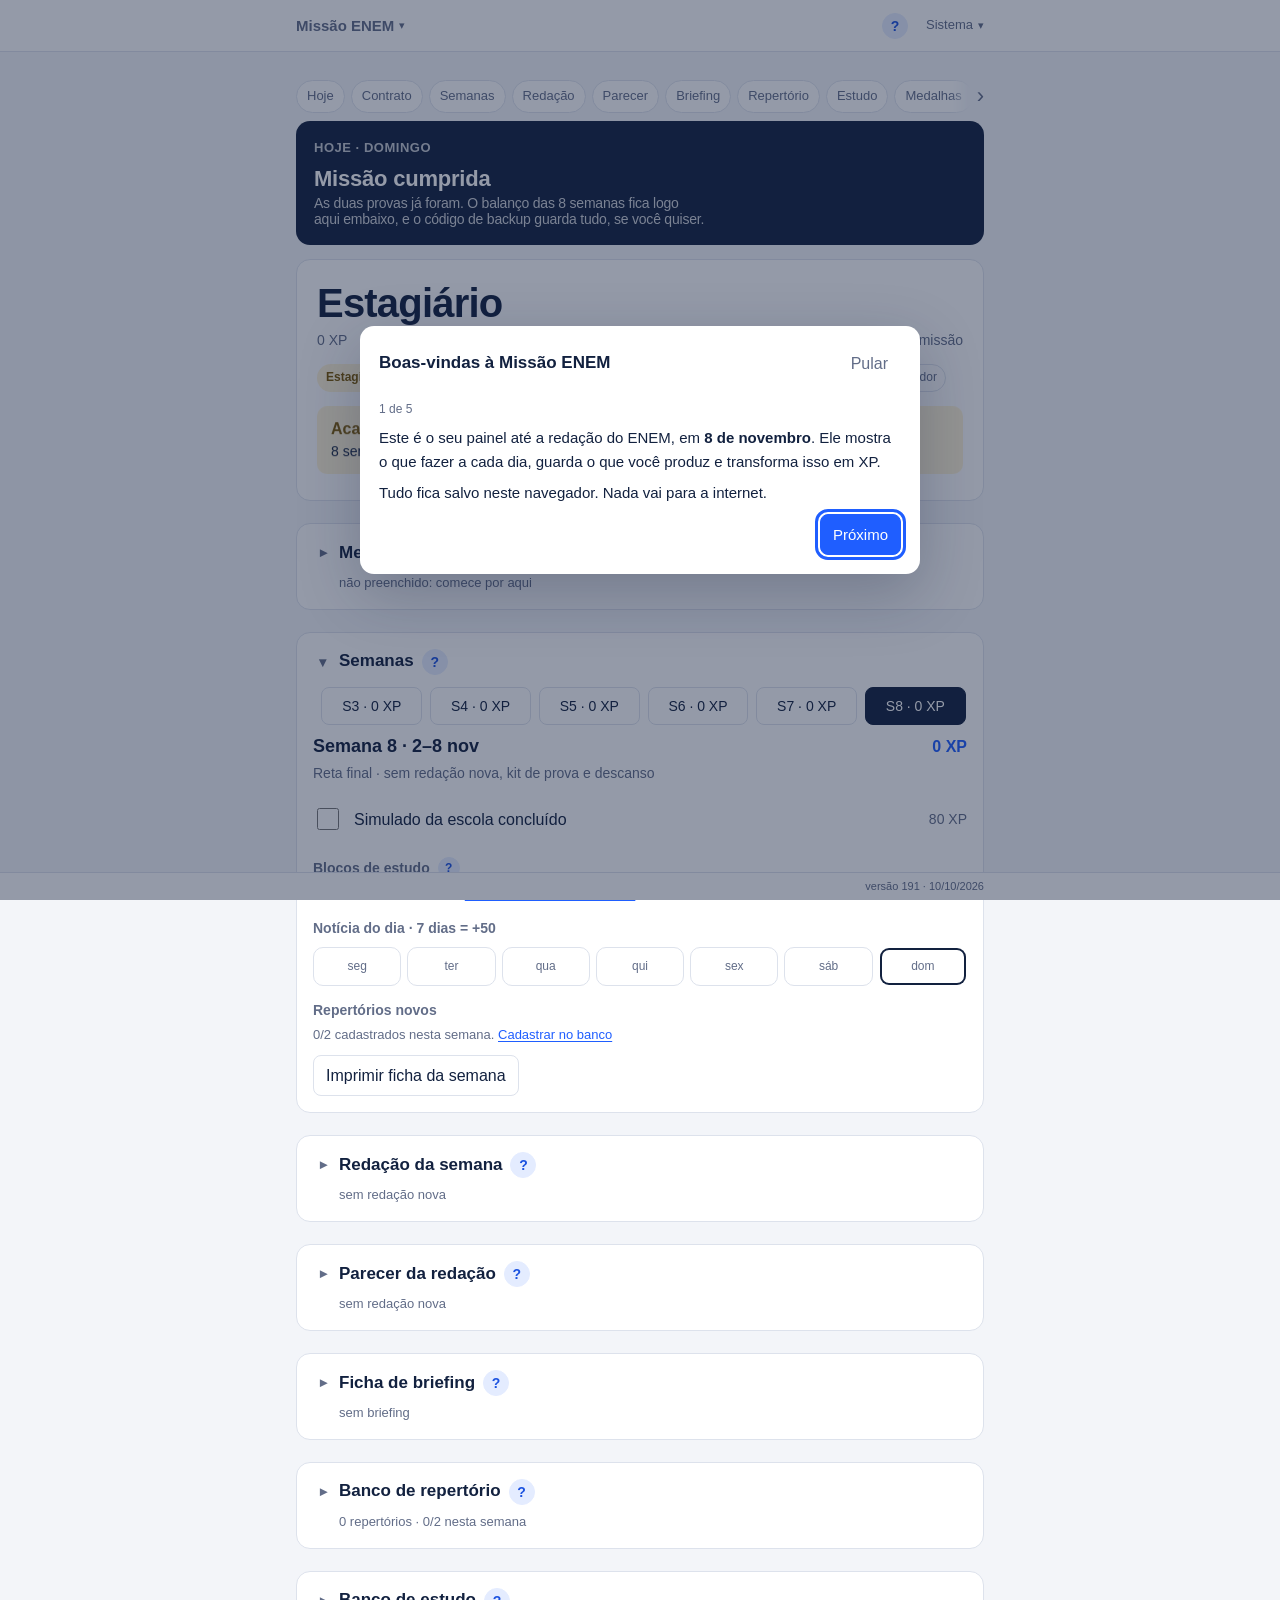
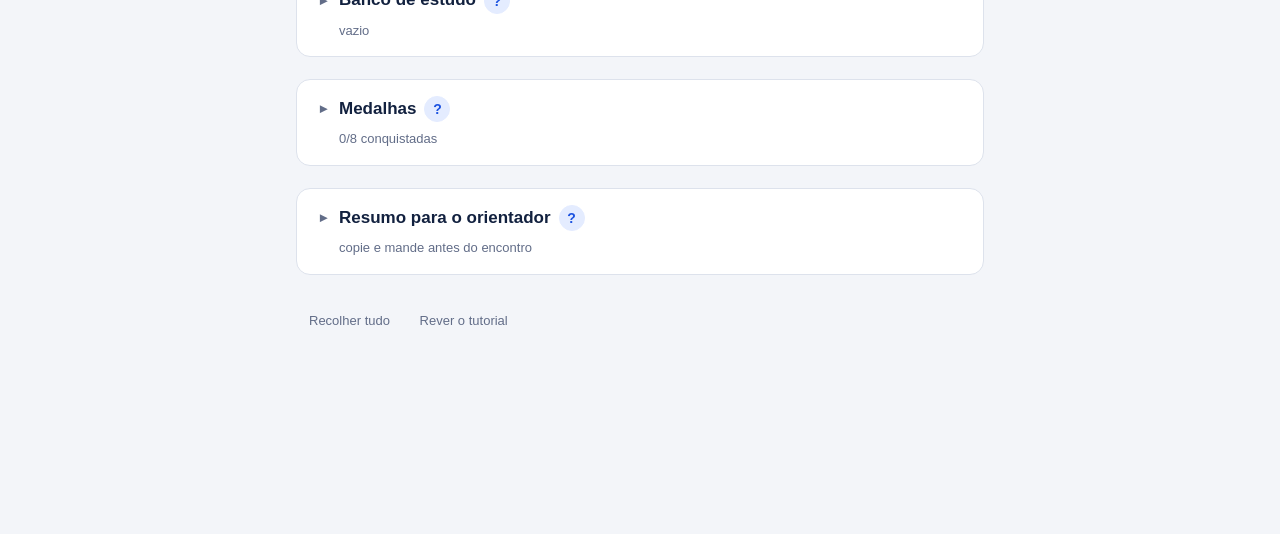
==== index.html @ 63aadc9c "versão hospedada 191" ====
<!doctype html>
<html lang="pt-BR"><head><meta charset="utf-8"><meta name="viewport" content="width=device-width,initial-scale=1">
<title>Missão ENEM</title><meta http-equiv="refresh" content="0; url=./aluno/">
<style>body{font:16px "Avenir Next","Segoe UI",Helvetica,Arial,sans-serif;margin:24px 16px;background:#F3F5F9;color:#12213F}</style>
</head><body><p><a href="./aluno/">Missão ENEM</a> · <a href="./orientador/">Painel do orientador</a></p></body></html>
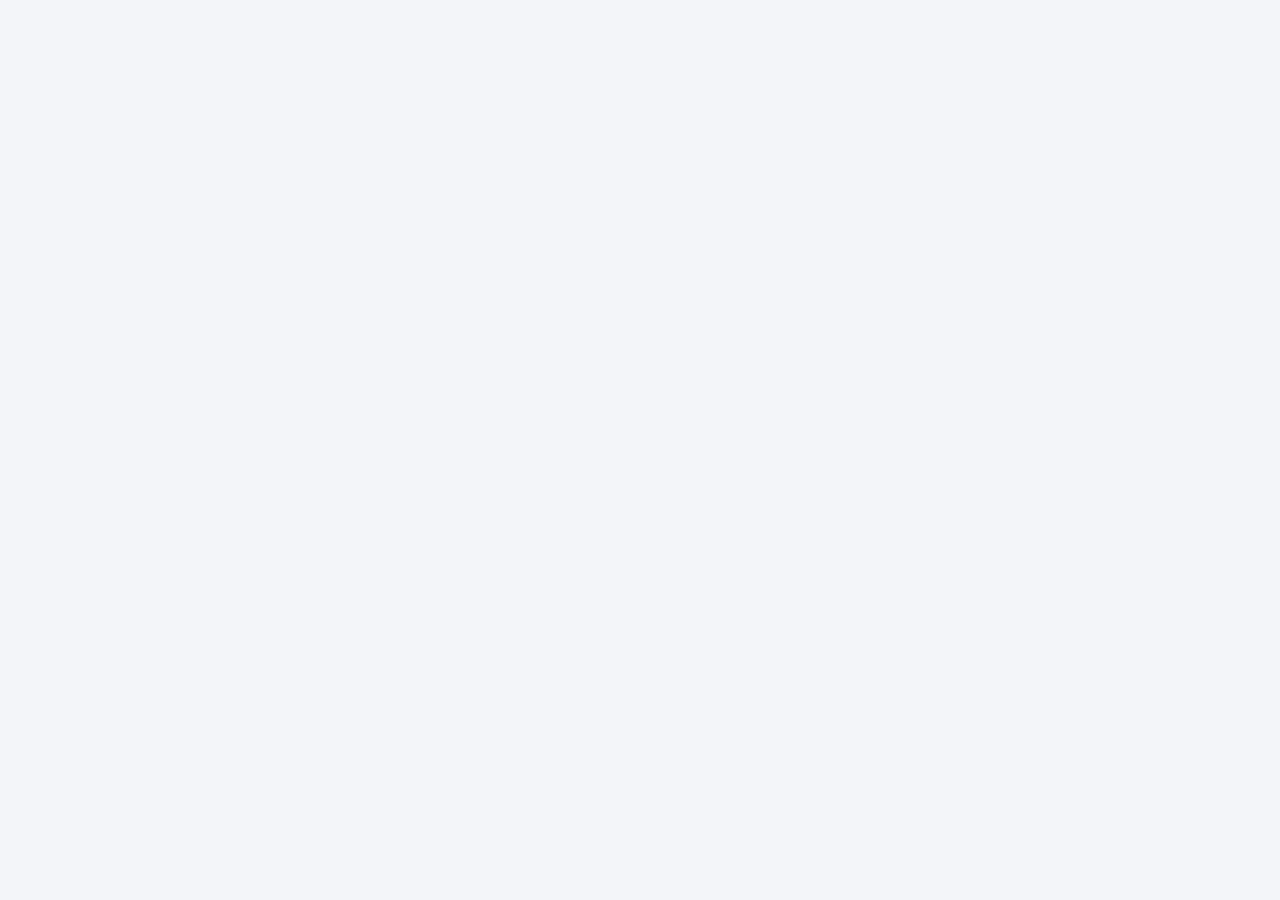
==== commit edf393dc: "site enem 634 · 17/11/2026" ====
--- a/index.html
+++ b/index.html
@@ -1,5 +1,62 @@
 <!doctype html>
-<html lang="pt-BR"><head><meta charset="utf-8"><meta name="viewport" content="width=device-width,initial-scale=1">
-<title>Missão ENEM</title><meta http-equiv="refresh" content="0; url=./aluno/">
-<style>body{font:16px "Avenir Next","Segoe UI",Helvetica,Arial,sans-serif;margin:24px 16px;background:#F3F5F9;color:#12213F}</style>
-</head><body><p><a href="./aluno/">Missão ENEM</a> · <a href="./orientador/">Painel do orientador</a></p></body></html>
+<html lang="pt-BR" data-beasties-container>
+<head>
+  <meta charset="utf-8">
+  <title>Missão ENEM</title>
+  <meta name="viewport" content="width=device-width,initial-scale=1,viewport-fit=cover">
+  <!-- A RAIZ dos endereços. Sem ela o `<script src="main.js">` é relativo à página, e um endereço
+       profundo (`/aluno/contrato`) pede `/aluno/main.js` — que não existe, e aí a aplicação não sobe.
+       Era um defeito que só aparecia na rota de dentro: a raiz abria, e o resto dava tela branca.
+       `/` é a raiz do produto; o canal hospedado, que serve cada papel numa pasta, a troca no build
+       dele (ADR-011, task_09). -->
+  <base href="/missao-enem-releases/">
+  <meta name="color-scheme" content="light dark">
+  <!-- O carimbo de versão, numa linha só da árvore entregue. Quem o lê é a barra de baixo
+       (projects/shell/src/lib/stamp.ts, que explica por que ele mora aqui e não num JSON
+       importado); quem o escreve é `node tools/build.ts stamp`, depois do `ng build`. -->
+  <meta name="carimbo" content="versão 634 · 17/11/2026">
+  <!-- O tema, antes da primeira pintura: qualquer coisa mais tarde pisca claro e só depois
+       escurece. Mora numa chave própria do aparelho, fora do estado e fora do código de backup.
+       A chave mantém o NOME de 2026 (`missao-enem-tema`) porque é dado no aparelho do Arthur
+       (BR-20); os identificadores em volta é que são em inglês (ADR-015 §6). A outra metade é o
+       `ThemeService` de `projects/shell`, e a regra `tema` do portão cobra que as duas falem a
+       mesma língua: os dois atributos no `<html>` e esta chave.
+
+       **No APLICATIVO a preferência vem da ponte, e não do `localStorage`** (ADR-010 §Risks): o
+       esquema `app://` troca a ORIGEM do renderizador, e armazenamento de navegador é por origem —
+       o que estava gravado sob `file://` não atravessa a mudança, e uma troca futura de esquema o
+       órfãozaria de novo. Então no aplicativo as três preferências moram no `config.json`, lidas
+       por `desktop.prefs`, que é SÍNCRONO justamente por causa desta linha: aqui não há onde
+       esperar uma promessa. O preload roda antes de todo script da página, então `window.desktop`
+       já existe neste ponto; no navegador ele não existe e a queda é a de sempre. É a mesma
+       pergunta que `provideStorage()` faz para escolher o adaptador — uma resposta, dois leitores. -->
+  <script>
+    (function () {
+      var K = "missao-enem-tema", r = document.documentElement;
+      if (!(window.CSS && CSS.supports && CSS.supports("color", "light-dark(#fff,#000)"))) return;
+      var mq = window.matchMedia("(prefers-color-scheme: dark)");
+      var prefs = (window.desktop && window.desktop.prefs) || null;
+      function read() {
+        try {
+          var v = prefs ? prefs.get(K) : localStorage.getItem(K);
+          return (v === "claro" || v === "escuro") ? v : "sistema";
+        }
+        catch (e) { return "sistema"; }
+      }
+      function apply(choice) {
+        r.dataset.choice = choice;
+        r.dataset.theme = choice === "sistema" ? (mq.matches ? "escuro" : "claro") : choice;
+      }
+      apply(read());
+      function follow() { apply(read()); window.dispatchEvent(new Event("tema")); }
+      mq.addEventListener("change", follow);
+      window.addEventListener("storage", function (e) { if (e.key === K) follow(); });
+    })();
+  </script>
+<style>@layer properties;@layer theme,base,components,utilities;@layer theme{:root{--font-sans:"Avenir Next", "Segoe UI", Helvetica, Arial, sans-serif;--color-white:#fff;--spacing:.25rem;--container-md:28rem;--container-lg:32rem;--container-4xl:56rem;--container-7xl:80rem;--text-xs:.75rem;--text-xs--line-height:calc(1 / .75);--text-sm:.875rem;--text-sm--line-height:calc(1.25 / .875);--text-base:1rem;--text-base--line-height:1.5 ;--text-lg:1.125rem;--text-lg--line-height:calc(1.75 / 1.125);--text-xl:1.25rem;--text-xl--line-height:calc(1.75 / 1.25);--text-2xl:1.5rem;--text-2xl--line-height:calc(2 / 1.5);--text-3xl:1.875rem;--text-3xl--line-height:1.2 ;--text-4xl:2.25rem;--text-4xl--line-height:calc(2.5 / 2.25);--text-5xl:3rem;--text-5xl--line-height:1;--text-6xl:3.75rem;--text-6xl--line-height:1;--font-weight-normal:400;--font-weight-medium:500;--font-weight-semibold:600;--font-weight-bold:700;--tracking-tighter:-.05em;--radius-md:.375rem;--radius-lg:.5rem;--radius-xl:.75rem;--ease-out:cubic-bezier(0, 0, .2, 1);--ease-in-out:cubic-bezier(.4, 0, .2, 1);--default-transition-duration:.15s;--default-transition-timing-function:cubic-bezier(.4, 0, .2, 1);--color-bg:var(--bg);--color-surface:var(--surface);--color-ink:var(--ink);--color-muted:var(--muted);--color-line:var(--line);--color-field-line:var(--field-line);--color-blue:var(--blue);--color-blue-ink:var(--blue-ink);--color-blue-soft:var(--blue-soft);--color-gold:var(--gold);--color-gold-soft:var(--gold-soft);--color-gold-ink:var(--gold-ink);--color-green:var(--green);--color-green-soft:var(--green-soft);--color-red:var(--red);--color-red-soft:var(--red-soft);--color-today:var(--today);--font-hand:Handlee, cursive;--spacing-shell:var(--shell);--spacing-footer:var(--footer);--width-wide:var(--wide)}}@layer base{:root{color-scheme:only light;--bg:#F3F5F9;--surface:#FFFFFF;--ink:#12213F;--muted:#626D88;--line:#DDE2EC;--field-line:#8790A6;--blue:#1F5EFF;--blue-ink:#1B52E0;--blue-soft:#E4ECFF;--gold:#D69B0A;--gold-soft:#FFF4D6;--gold-ink:#7A5600;--green:#167A4C;--green-soft:#E1F5EA;--red:#B3261E;--red-soft:#FBE7E5;--bg:light-dark(#F3F5F9,#0E1626);--surface:light-dark(#FFFFFF,#172032);--ink:light-dark(#12213F,#E9EDF6);--muted:light-dark(#626D88,#9AA7C2);--line:light-dark(#DDE2EC,#2C3750);--field-line:light-dark(#8790A6,#7987A8);--blue:light-dark(#1F5EFF,#6D97FF);--blue-ink:light-dark(#1B52E0,#A9C4FF);--blue-soft:light-dark(#E4ECFF,#1C2A4B);--gold:light-dark(#D69B0A,#D9A62A);--gold-soft:light-dark(#FFF4D6,#3A2D0B);--gold-ink:light-dark(#7A5600,#EFC35E);--green:light-dark(#167A4C,#4FC894);--green-soft:light-dark(#E1F5EA,#10301F);--red:light-dark(#B3261E,#FF8C82);--red-soft:light-dark(#FBE7E5,#3B1A17);--shadow:light-dark(rgba(18,33,63,.25),rgba(5,9,18,.6));--scrim:light-dark(rgba(18,33,63,.45),rgba(5,9,18,.72));--today:light-dark(#12213F,#1B3A86);--today-ink:#FFFFFF;--today-line:light-dark(rgba(255,255,255,.45),rgba(255,255,255,.55));--tl:light-dark(.7,.85);--dim:light-dark(.55,.66);--shell:52px;--footer:28px;--mono:ui-monospace,"Cascadia Mono","Segoe UI Mono",Consolas,"DejaVu Sans Mono",Menlo,monospace;--wide:720px;--body:16px;--field:16px;--primary:var(--blue)}@media(max-height:480px){:root{--shell:44px;--footer:24px}}*{box-sizing:border-box}html,body{margin:0;background:var(--bg);color:var(--ink);font-family:Avenir Next,Segoe UI,Helvetica,Arial,sans-serif;font-size:var(--body);line-height:1.45}html{scroll-behavior:smooth}@media(prefers-reduced-motion:reduce){html{scroll-behavior:auto}}@media(prefers-reduced-motion:no-preference){}body{padding-top:calc(var(--shell) + env(safe-area-inset-top));padding-bottom:calc(var(--footer) + env(safe-area-inset-bottom))}html{scroll-padding:calc(var(--shell) + env(safe-area-inset-top)) 0 calc(var(--footer) + env(safe-area-inset-bottom))}}@layer utilities{}@layer base{}@media print{:root{color-scheme:only light}body{padding-top:0;padding-bottom:0}}@property --tw-rotate-x{syntax:"*";inherits:false;}@property --tw-rotate-y{syntax:"*";inherits:false;}@property --tw-rotate-z{syntax:"*";inherits:false;}@property --tw-skew-x{syntax:"*";inherits:false;}@property --tw-skew-y{syntax:"*";inherits:false;}@property --tw-border-style{syntax:"*";inherits:false;initial-value:solid;}@property --tw-font-weight{syntax:"*";inherits:false;}@property --tw-tracking{syntax:"*";inherits:false;}@property --tw-ordinal{syntax:"*";inherits:false;}@property --tw-slashed-zero{syntax:"*";inherits:false;}@property --tw-numeric-figure{syntax:"*";inherits:false;}@property --tw-numeric-spacing{syntax:"*";inherits:false;}@property --tw-numeric-fraction{syntax:"*";inherits:false;}@property --tw-shadow{syntax:"*";inherits:false;initial-value:0 0 #0000;}@property --tw-shadow-color{syntax:"*";inherits:false;}@property --tw-shadow-alpha{syntax:"<percentage>";inherits:false;initial-value:100%;}@property --tw-inset-shadow{syntax:"*";inherits:false;initial-value:0 0 #0000;}@property --tw-inset-shadow-color{syntax:"*";inherits:false;}@property --tw-inset-shadow-alpha{syntax:"<percentage>";inherits:false;initial-value:100%;}@property --tw-ring-color{syntax:"*";inherits:false;}@property --tw-ring-shadow{syntax:"*";inherits:false;initial-value:0 0 #0000;}@property --tw-inset-ring-color{syntax:"*";inherits:false;}@property --tw-inset-ring-shadow{syntax:"*";inherits:false;initial-value:0 0 #0000;}@property --tw-ring-inset{syntax:"*";inherits:false;}@property --tw-ring-offset-width{syntax:"<length>";inherits:false;initial-value:0px;}@property --tw-ring-offset-color{syntax:"*";inherits:false;initial-value:#fff;}@property --tw-ring-offset-shadow{syntax:"*";inherits:false;initial-value:0 0 #0000;}@property --tw-outline-style{syntax:"*";inherits:false;initial-value:solid;}@property --tw-blur{syntax:"*";inherits:false;}@property --tw-brightness{syntax:"*";inherits:false;}@property --tw-contrast{syntax:"*";inherits:false;}@property --tw-grayscale{syntax:"*";inherits:false;}@property --tw-hue-rotate{syntax:"*";inherits:false;}@property --tw-invert{syntax:"*";inherits:false;}@property --tw-opacity{syntax:"*";inherits:false;}@property --tw-saturate{syntax:"*";inherits:false;}@property --tw-sepia{syntax:"*";inherits:false;}@property --tw-drop-shadow{syntax:"*";inherits:false;}@property --tw-drop-shadow-color{syntax:"*";inherits:false;}@property --tw-drop-shadow-alpha{syntax:"<percentage>";inherits:false;initial-value:100%;}@property --tw-drop-shadow-size{syntax:"*";inherits:false;}@property --tw-backdrop-blur{syntax:"*";inherits:false;}@property --tw-backdrop-brightness{syntax:"*";inherits:false;}@property --tw-backdrop-contrast{syntax:"*";inherits:false;}@property --tw-backdrop-grayscale{syntax:"*";inherits:false;}@property --tw-backdrop-hue-rotate{syntax:"*";inherits:false;}@property --tw-backdrop-invert{syntax:"*";inherits:false;}@property --tw-backdrop-opacity{syntax:"*";inherits:false;}@property --tw-backdrop-saturate{syntax:"*";inherits:false;}@property --tw-backdrop-sepia{syntax:"*";inherits:false;}@property --tw-ease{syntax:"*";inherits:false;}@layer properties{@supports ((-webkit-hyphens: none) and (not (margin-trim: inline))) or ((-moz-orient: inline) and (not (color:rgb(from red r g b)))){*,:before,:after{--tw-rotate-x:initial;--tw-rotate-y:initial;--tw-rotate-z:initial;--tw-skew-x:initial;--tw-skew-y:initial;--tw-border-style:solid;--tw-font-weight:initial;--tw-tracking:initial;--tw-ordinal:initial;--tw-slashed-zero:initial;--tw-numeric-figure:initial;--tw-numeric-spacing:initial;--tw-numeric-fraction:initial;--tw-shadow:0 0 #0000;--tw-shadow-color:initial;--tw-shadow-alpha:100%;--tw-inset-shadow:0 0 #0000;--tw-inset-shadow-color:initial;--tw-inset-shadow-alpha:100%;--tw-ring-color:initial;--tw-ring-shadow:0 0 #0000;--tw-inset-ring-color:initial;--tw-inset-ring-shadow:0 0 #0000;--tw-ring-inset:initial;--tw-ring-offset-width:0px;--tw-ring-offset-color:#fff;--tw-ring-offset-shadow:0 0 #0000;--tw-outline-style:solid;--tw-blur:initial;--tw-brightness:initial;--tw-contrast:initial;--tw-grayscale:initial;--tw-hue-rotate:initial;--tw-invert:initial;--tw-opacity:initial;--tw-saturate:initial;--tw-sepia:initial;--tw-drop-shadow:initial;--tw-drop-shadow-color:initial;--tw-drop-shadow-alpha:100%;--tw-drop-shadow-size:initial;--tw-backdrop-blur:initial;--tw-backdrop-brightness:initial;--tw-backdrop-contrast:initial;--tw-backdrop-grayscale:initial;--tw-backdrop-hue-rotate:initial;--tw-backdrop-invert:initial;--tw-backdrop-opacity:initial;--tw-backdrop-saturate:initial;--tw-backdrop-sepia:initial;--tw-ease:initial}}}</style><link rel="stylesheet" href="styles.css" media="print" data-beasties-media="all"><noscript><link rel="stylesheet" href="styles.css"></noscript>  <link rel="manifest" href="aluno.webmanifest">
+  <script src="online.js" data-role></script>
+</head>
+<body>
+  <app-root></app-root>
+<script src="main.js" type="module"></script><script>document.querySelectorAll('link[data-beasties-media]').forEach(function(l){l.media=l.getAttribute('data-beasties-media');l.removeAttribute('data-beasties-media')})</script></body>
+</html>
--- a/styles.css
+++ b/styles.css
@@ -0,0 +1 @@
+@layer properties;@layer theme,base,components,utilities;@layer theme{:root,:host{--font-sans: "Avenir Next", "Segoe UI", Helvetica, Arial, sans-serif;--color-white: #fff;--spacing: .25rem;--container-md: 28rem;--container-lg: 32rem;--container-4xl: 56rem;--container-7xl: 80rem;--text-xs: .75rem;--text-xs--line-height: calc(1 / .75);--text-sm: .875rem;--text-sm--line-height: calc(1.25 / .875);--text-base: 1rem;--text-base--line-height: 1.5 ;--text-lg: 1.125rem;--text-lg--line-height: calc(1.75 / 1.125);--text-xl: 1.25rem;--text-xl--line-height: calc(1.75 / 1.25);--text-2xl: 1.5rem;--text-2xl--line-height: calc(2 / 1.5);--text-3xl: 1.875rem;--text-3xl--line-height: 1.2 ;--text-4xl: 2.25rem;--text-4xl--line-height: calc(2.5 / 2.25);--text-5xl: 3rem;--text-5xl--line-height: 1;--text-6xl: 3.75rem;--text-6xl--line-height: 1;--font-weight-normal: 400;--font-weight-medium: 500;--font-weight-semibold: 600;--font-weight-bold: 700;--tracking-tighter: -.05em;--radius-md: .375rem;--radius-lg: .5rem;--radius-xl: .75rem;--ease-out: cubic-bezier(0, 0, .2, 1);--ease-in-out: cubic-bezier(.4, 0, .2, 1);--default-transition-duration: .15s;--default-transition-timing-function: cubic-bezier(.4, 0, .2, 1);--color-bg: var(--bg);--color-surface: var(--surface);--color-ink: var(--ink);--color-muted: var(--muted);--color-line: var(--line);--color-field-line: var(--field-line);--color-blue: var(--blue);--color-blue-ink: var(--blue-ink);--color-blue-soft: var(--blue-soft);--color-gold: var(--gold);--color-gold-soft: var(--gold-soft);--color-gold-ink: var(--gold-ink);--color-green: var(--green);--color-green-soft: var(--green-soft);--color-red: var(--red);--color-red-soft: var(--red-soft);--color-today: var(--today);--font-hand: Handlee, cursive;--spacing-shell: var(--shell);--spacing-footer: var(--footer);--width-wide: var(--wide)}}@layer base{:root{color-scheme:only light;--bg: #F3F5F9;--surface: #FFFFFF;--ink: #12213F;--muted: #626D88;--line: #DDE2EC;--field-line: #8790A6;--blue: #1F5EFF;--blue-ink: #1B52E0;--blue-soft: #E4ECFF;--gold: #D69B0A;--gold-soft: #FFF4D6;--gold-ink: #7A5600;--green: #167A4C;--green-soft: #E1F5EA;--red: #B3261E;--red-soft: #FBE7E5;--bg: light-dark(#F3F5F9,#0E1626);--surface: light-dark(#FFFFFF,#172032);--ink: light-dark(#12213F,#E9EDF6);--muted: light-dark(#626D88,#9AA7C2);--line: light-dark(#DDE2EC,#2C3750);--field-line: light-dark(#8790A6,#7987A8);--blue: light-dark(#1F5EFF,#6D97FF);--blue-ink: light-dark(#1B52E0,#A9C4FF);--blue-soft: light-dark(#E4ECFF,#1C2A4B);--gold: light-dark(#D69B0A,#D9A62A);--gold-soft: light-dark(#FFF4D6,#3A2D0B);--gold-ink: light-dark(#7A5600,#EFC35E);--green: light-dark(#167A4C,#4FC894);--green-soft: light-dark(#E1F5EA,#10301F);--red: light-dark(#B3261E,#FF8C82);--red-soft: light-dark(#FBE7E5,#3B1A17);--shadow: light-dark(rgba(18,33,63,.25),rgba(5,9,18,.6));--scrim: light-dark(rgba(18,33,63,.45),rgba(5,9,18,.72));--today: light-dark(#12213F,#1B3A86);--today-ink: #FFFFFF;--today-line: light-dark(rgba(255,255,255,.45),rgba(255,255,255,.55));--tl: light-dark(.7,.85);--dim: light-dark(.55,.66);--shell: 52px;--footer: 28px;--mono: ui-monospace,"Cascadia Mono","Segoe UI Mono",Consolas,"DejaVu Sans Mono",Menlo,monospace;--wide: 720px;--body: 16px;--field: 16px;--primary: var(--blue)}:root:has([data-area=orientador]){--wide: 1320px;--body: 15px;--field: 15px;--primary: var(--ink)}:root:has([data-area=papel]){--wide: 480px}:root:has([data-area=crianca]){--wide: 640px;--body: 17px;--field: 17px}@media(max-height:480px){:root{--shell: 44px;--footer: 24px}}:root[data-theme=escuro]{color-scheme:only dark}*{box-sizing:border-box}[hidden]{display:none!important}html,body{margin:0;background:var(--bg);color:var(--ink);font-family:Avenir Next,Segoe UI,Helvetica,Arial,sans-serif;font-size:var(--body);line-height:1.45}html{scroll-behavior:smooth}@media(prefers-reduced-motion:reduce){html{scroll-behavior:auto}}p{margin:0}a{color:var(--blue);text-underline-offset:2px}.muted{color:var(--muted);font-size:13px}.mt{margin-top:10px}.f{font-size:12px;color:var(--muted);display:flex;flex-direction:column;gap:4px}.actions{display:flex;gap:8px;flex-wrap:wrap;margin-top:10px}button{font:inherit;cursor:pointer;border-radius:8px;border:1px solid var(--line);background:var(--surface);color:var(--ink);padding:8px 12px}button.primary{background:var(--primary);color:var(--surface);border-color:var(--primary)}button.quiet{background:transparent;border-color:transparent;color:var(--muted)}button:disabled{opacity:.5;cursor:default}@media(pointer:coarse){button{min-height:44px;padding:10px 14px}}button:focus-visible,input:focus-visible,textarea:focus-visible,select:focus-visible,a:focus-visible,summary:focus-visible,h2:focus-visible,h3:focus-visible{outline:3px solid var(--blue);outline-offset:2px}input,textarea,select{font:inherit;font-size:var(--field);padding:8px;border:1px solid var(--field-line);border-radius:8px;width:100%;background:var(--surface);color:var(--ink);caret-color:var(--blue)}@media(pointer:coarse){input:not([type=checkbox]):not([type=radio]):not([type=hidden]),textarea,select{min-height:44px}}textarea{resize:vertical;scrollbar-width:thin;scrollbar-color:var(--field-line) transparent}textarea[data-grow]{resize:none}textarea.code{font-size:13px;min-height:120px;overflow-wrap:anywhere}::placeholder{color:var(--muted);opacity:1}::selection{background:var(--blue-soft);color:var(--ink)}.strip{position:relative}.strip:after{content:"\203a";position:absolute;right:0;top:0;bottom:0;width:26px;display:none;align-items:center;justify-content:flex-end;font-size:22px;line-height:1;color:var(--muted);pointer-events:none}.strip.more:after{display:flex}.strip.tabs:after{top:4px;bottom:8px}dialog{border:1px solid light-dark(transparent,var(--line));border-radius:14px;padding:0;max-width:560px;width:calc(100% - 32px);max-height:calc(100vh - 32px);overflow:auto;background:var(--surface);color:var(--ink);box-shadow:0 20px 60px var(--shadow)}@supports (height:1dvh){dialog{max-height:calc(100dvh - 32px)}}dialog::backdrop{background:var(--scrim)}dialog .dh{display:flex;justify-content:space-between;align-items:center;gap:10px;padding:16px 18px 8px}dialog .dh h2{margin:0;font-size:17px;overflow-wrap:anywhere}dialog .db{padding:0 18px 18px;font-size:14px;line-height:1.55}dialog .db p{margin:8px 0}dialog .db ul{margin:6px 0;padding-left:18px}dialog .db li{margin:4px 0}dialog .db code{background:var(--bg);padding:1px 6px;border-radius:6px;font-size:13px}.toast{position:fixed;left:0;right:0;bottom:calc(var(--footer) + 16px + env(safe-area-inset-bottom));width:max-content;max-width:calc(100vw - 32px);margin:0 auto;background:var(--ink);color:var(--surface);padding:10px 16px;border-radius:99px;font-size:14px;text-align:center;opacity:0;pointer-events:none;transition:opacity .2s;z-index:3;overflow-wrap:anywhere}.toast.show{opacity:1}.toast b{font-weight:700}@media(prefers-reduced-motion:reduce){.toast{transition:none}}.toast.act{pointer-events:auto}.toast button{margin-left:10px;padding:4px 10px;font-size:13px;font-weight:700;background:var(--surface);color:var(--ink);border-color:var(--surface);border-radius:99px}@media(pointer:coarse){.toast button{position:relative;padding:8px 12px}.toast button:after{content:"";position:absolute;inset:calc((100% - 44px)/2) 0;border-radius:99px}}.help{width:26px;height:26px;padding:0;border-radius:99px;font-size:14px;font-weight:700;color:var(--blue-ink);border-color:var(--blue-soft);background:var(--blue-soft);flex:0 0 auto;line-height:1}@media(hover:hover){.help:hover{background:var(--blue);color:var(--surface)}}@media(pointer:coarse){.help{position:relative}.help:after{content:"";position:absolute;inset:calc((100% - 44px)/2);border-radius:99px}}[data-area=crianca] .help,[data-area=responsavel] .help,[data-area=nota] .help{width:44px;height:44px;font-size:17px}.err{color:var(--red);font-size:13px;margin:8px 0 0}.alert{background:var(--red-soft);color:var(--red);border-radius:10px;padding:10px 12px;font-size:14px;line-height:1.4}.alert.info{background:var(--blue-soft);color:var(--blue-ink);border:1px solid var(--blue)}.update-banner{margin:0 0 12px}.update-banner p{margin:0}.update-banner p b{display:block;font-size:16px;margin-bottom:2px}.update-banner .actions{margin-top:8px;align-items:center}.update-banner button.quiet{color:var(--blue-ink)}.update-banner progress{display:block;width:100%;height:6px;margin-top:8px;border:0;border-radius:99px;background:var(--surface);appearance:none;-webkit-appearance:none}.update-banner progress::-webkit-progress-bar{background:transparent;border-radius:99px}.update-banner progress::-webkit-progress-value{background:var(--blue);border-radius:99px}.update-banner progress::-moz-progress-bar{background:var(--blue);border-radius:99px}.update-banner a{color:inherit;font-size:14px;text-underline-offset:2px}@media(prefers-reduced-motion:no-preference){.update-banner:not([hidden]){animation:update-banner-in .45s cubic-bezier(.16,1,.3,1) both}@keyframes update-banner-in{0%{opacity:0;transform:translateY(-6px)}to{opacity:1;transform:none}}}@media(forced-colors:active){.alert.info{outline:2px solid CanvasText}}.sheet-wrap{max-width:100%;overflow-x:auto;scrollbar-width:thin;scrollbar-color:var(--field-line) transparent}.sheet-wrap.more{-webkit-mask-image:linear-gradient(to right,#000 calc(100% - 32px),transparent);mask-image:linear-gradient(to right,#000 calc(100% - 32px),transparent)}.sheet-hint{display:none;margin:10px 0 4px;font-size:12px;color:var(--muted)}.sheet-hint+*{margin-top:10px}@media(pointer:coarse){.sheet-hint:not([hidden]){display:block}.sheet-hint:not([hidden])+*{margin-top:0}}.sheet{list-style:none;margin:0;padding:0;width:calc((var(--cols) + 4.5) * 1ch);min-width:100%;background:var(--surface);color:var(--ink);font-family:var(--mono);font-size:13px;line-height:24px}.sheet li{display:grid;grid-template-columns:3ch calc(var(--cols) * 1ch);column-gap:1.5ch;min-height:25px;border-bottom:1px solid var(--line);content-visibility:auto;contain-intrinsic-block-size:auto 25px}.sheet .sheet-n{color:var(--muted);text-align:right;font-variant-numeric:tabular-nums;-webkit-user-select:none;user-select:none}.sheet .sheet-t{min-width:0;white-space:pre;border-right:1px solid var(--field-line)}.sheet input.sheet-t{font:inherit;line-height:inherit;height:24px;padding:0;border:0;border-right:1px solid var(--field-line);border-radius:0;background:transparent;width:auto}.sheet .full .sheet-t{border-right-color:var(--ink)}.sheet .past .sheet-t{text-decoration:underline dotted var(--field-line);text-underline-offset:5px}.sheet .sheet-vh{position:absolute;width:1px;height:1px;margin:-1px;padding:0;overflow:hidden;clip-path:inset(50%);white-space:nowrap}.sheet .out{background:var(--bg);color:var(--muted)}.sheet li:not(.out)+.out:before{content:"fora da folha";grid-column:1 / -1;font-family:Avenir Next,Segoe UI,Helvetica,Arial,sans-serif;font-size:12px;color:var(--muted);border-top:2px dashed var(--field-line);padding-left:4.5ch}.vh{position:absolute;width:1px;height:1px;margin:-1px;padding:0;overflow:hidden;clip-path:inset(50%);white-space:nowrap}.stamp{margin:0;font-size:11px;color:var(--muted);font-variant-numeric:tabular-nums}.shell{position:fixed;top:0;left:0;right:0;z-index:5;background:var(--surface);border-bottom:1px solid var(--line);padding-top:env(safe-area-inset-top)}.shell .in{display:flex;align-items:center;gap:10px;height:calc(var(--shell) - 1px);max-width:var(--wide);margin:0 auto;padding:0 max(16px,env(safe-area-inset-right)) 0 max(16px,env(safe-area-inset-left))}.shell .screens{flex:1 1 auto;min-width:0}.shell .product{display:none}.shell h1{margin:0;font-size:15px;font-weight:600;color:var(--muted);white-space:nowrap;overflow:hidden;text-overflow:ellipsis}.shell .acts{display:flex;align-items:center;gap:10px;flex:0 0 auto}.menu{position:relative;min-width:0}.screens .menu{margin-left:-8px}.acts .menu{margin-right:-8px}.menu>summary{display:flex;align-items:center;gap:5px;min-width:0;padding:4px 8px;border-radius:8px;cursor:pointer;list-style:none}.menu>summary::-webkit-details-marker{display:none}.menu>summary>span{white-space:nowrap;overflow:hidden;text-overflow:ellipsis}.menu>summary:after{content:"\25be";font-size:11px;line-height:1;color:var(--muted);flex:0 0 auto;transition:transform .15s}.menu[open]>summary:after{transform:rotate(180deg)}@media(prefers-reduced-motion:reduce){.menu>summary:after{transition:none}}.menu>summary:focus-visible{outline:3px solid var(--blue);outline-offset:1px}@media(hover:hover){.menu>summary:hover{background:var(--bg)}}.theme>summary{font-size:13px;color:var(--muted)}.menu .pop{position:absolute;top:calc(100% + 7px);left:0;z-index:1;min-width:190px;max-height:calc(100vh - var(--shell) - 16px);overflow-y:auto;overscroll-behavior:contain;display:flex;flex-direction:column;gap:2px;padding:4px;background:var(--surface);border:1px solid var(--line);border-radius:12px;box-shadow:0 12px 32px var(--shadow)}@supports (height:1dvh){.menu .pop{max-height:calc(100dvh - var(--shell) - 16px)}}.acts .menu .pop{left:auto;right:0}.menu .pop>a,.menu .pop>span,.menu .pop>label,.menu .pop>button,.bottom-sheet .list>a,.bottom-sheet .list>span{display:block;padding:9px 10px;border-radius:8px;font-size:14px;color:var(--ink);text-decoration:none;white-space:nowrap;cursor:pointer}.menu .pop>button{width:100%;text-align:left;background:transparent;border:0;font:inherit}.menu .pop>[aria-current],.menu .pop>label:has(input:checked),.bottom-sheet .list>[aria-current]{background:var(--blue-soft);color:var(--blue-ink);font-weight:700}@media(hover:hover){.menu .pop>a:hover,.menu .pop>label:hover,.menu .pop>button:hover{background:var(--bg)}}.menu .pop>a:focus-visible,.menu .pop>button:focus-visible,.menu .pop>label:has(input:focus-visible),.bottom-sheet .list>a:focus-visible{outline:3px solid var(--blue);outline-offset:-1px}.menu .pop input{position:absolute;opacity:0;width:1px;height:1px}@media(pointer:coarse){.menu>summary{min-height:44px;padding:4px 8px}.menu .pop>a,.menu .pop>span,.menu .pop>label,.menu .pop>button,.bottom-sheet .list>a,.bottom-sheet .list>span{min-height:44px;display:flex;align-items:center;padding:0 10px}.menu .pop input{padding:0}}@media(forced-colors:active){.menu .pop input{position:static;opacity:1;width:16px;height:16px}.menu .pop>label{display:flex;align-items:center;gap:6px}.menu .pop>[aria-current],.menu .pop>label:has(input:checked),.bottom-sheet .list>[aria-current]{outline:2px solid CanvasText}}.bottom-sheet dialog{margin:auto auto 0;width:100%;border-bottom:0;border-radius:14px 14px 0 0}.bottom-sheet dialog[open]{display:flex;flex-direction:column;overflow:hidden}.bottom-sheet .dh{flex:0 0 auto}.bottom-sheet .db{min-height:0;overflow-y:auto;overscroll-behavior:contain;padding:0 8px max(8px,env(safe-area-inset-bottom))}.bottom-sheet .list{display:flex;flex-direction:column;gap:2px}.shell .theme{display:none}:root[data-choice] .shell .theme{display:block}.shell-footer{position:fixed;left:0;right:0;bottom:0;z-index:5;background:var(--surface);border-top:1px solid var(--line);padding-bottom:env(safe-area-inset-bottom)}.shell-footer .in{display:flex;align-items:center;justify-content:flex-end;gap:10px;height:calc(var(--footer) - 1px);max-width:var(--wide);margin:0 auto;padding:0 max(16px,env(safe-area-inset-right)) 0 max(16px,env(safe-area-inset-left))}body{padding-top:calc(var(--shell) + env(safe-area-inset-top));padding-bottom:calc(var(--footer) + env(safe-area-inset-bottom))}html{scroll-padding:calc(var(--shell) + env(safe-area-inset-top)) 0 calc(var(--footer) + env(safe-area-inset-bottom))}main[data-area]{max-width:var(--wide);margin:0 auto;padding:0 max(16px,env(safe-area-inset-right)) 0 max(16px,env(safe-area-inset-left))}}@layer utilities{.\@container{container-type:inline-size}.\!visible{visibility:visible!important}.collapse{visibility:collapse}.invisible{visibility:hidden}.visible{visibility:visible}.absolute{position:absolute}.fixed{position:fixed}.relative{position:relative}.static{position:static}.sticky{position:sticky}.isolate{isolation:isolate}.container{width:100%}@media(width>=40rem){.container{max-width:40rem}}@media(width>=48rem){.container{max-width:48rem}}@media(width>=64rem){.container{max-width:64rem}}@media(width>=80rem){.container{max-width:80rem}}@media(width>=96rem){.container{max-width:96rem}}.m-1{margin:var(--spacing)}.-mx-1{margin-inline:calc(var(--spacing) * -1)}.mx-auto{margin-inline:auto}.my-0\.5{margin-block:calc(var(--spacing) * .5)}.ms-3{margin-inline-start:calc(var(--spacing) * 3)}.ms-auto{margin-inline-start:auto}.mt-1{margin-top:var(--spacing)}.mt-2{margin-top:calc(var(--spacing) * 2)}.mt-6{margin-top:calc(var(--spacing) * 6)}.mb-4{margin-bottom:calc(var(--spacing) * 4)}.block{display:block}.contents{display:contents}.flex{display:flex}.grid{display:grid}.hidden{display:none}.inline{display:inline}.inline-block{display:inline-block}.inline-flex{display:inline-flex}.inline-grid{display:inline-grid}.list-item{display:list-item}.table{display:table}.size-1\.5{width:calc(var(--spacing) * 1.5);height:calc(var(--spacing) * 1.5)}.size-3{width:calc(var(--spacing) * 3);height:calc(var(--spacing) * 3)}.size-3\.5{width:calc(var(--spacing) * 3.5);height:calc(var(--spacing) * 3.5)}.size-4{width:calc(var(--spacing) * 4);height:calc(var(--spacing) * 4)}.size-6{width:calc(var(--spacing) * 6);height:calc(var(--spacing) * 6)}.size-8{width:calc(var(--spacing) * 8);height:calc(var(--spacing) * 8)}.h-8{height:calc(var(--spacing) * 8)}.min-h-full{min-height:100%}.w-\(--popover-anchor-width\){width:var(--popover-anchor-width)}.w-24{width:calc(var(--spacing) * 24)}.w-full{width:100%}.max-w-4xl{max-width:var(--container-4xl)}.max-w-7xl{max-width:var(--container-7xl)}.max-w-lg{max-width:var(--container-lg)}.max-w-md{max-width:var(--container-md)}.max-w-none{max-width:none}.min-w-\(--popover-anchor-width\){min-width:var(--popover-anchor-width)}.min-w-0{min-width:0px}.flex-auto{flex:auto}.flex-shrink,.shrink{flex-shrink:1}.shrink-0{flex-shrink:0}.grow{flex-grow:1}.border-collapse{border-collapse:collapse}.transform{transform:var(--tw-rotate-x,) var(--tw-rotate-y,) var(--tw-rotate-z,) var(--tw-skew-x,) var(--tw-skew-y,)}.resize{resize:both}.resize-none{resize:none}.flex-col{flex-direction:column}.flex-wrap{flex-wrap:wrap}.items-center{align-items:center}.justify-center{justify-content:center}.justify-start{justify-content:flex-start}.gap-x-1{column-gap:var(--spacing)}.gap-x-2{column-gap:calc(var(--spacing) * 2)}.gap-x-3{column-gap:calc(var(--spacing) * 3)}.gap-x-4{column-gap:calc(var(--spacing) * 4)}.gap-y-4{row-gap:calc(var(--spacing) * 4)}.gap-y-6{row-gap:calc(var(--spacing) * 6)}.gap-y-8{row-gap:calc(var(--spacing) * 8)}.gap-y-10{row-gap:calc(var(--spacing) * 10)}.gap-y-12{row-gap:calc(var(--spacing) * 12)}.truncate{overflow:hidden;text-overflow:ellipsis;white-space:nowrap}.rounded{border-radius:.25rem}.rounded-\[calc\(var\(--theme-border-radius\)\*2\/3\)\]{border-radius:calc(var(--theme-border-radius) * 2 / 3)}.rounded-full{border-radius:calc(infinity * 1px)}.rounded-lg{border-radius:var(--radius-lg)}.rounded-xl{border-radius:var(--radius-xl)}.border{border-style:var(--tw-border-style);border-width:1px}.border-s{border-inline-start-style:var(--tw-border-style);border-inline-start-width:1px}.border-e{border-inline-end-style:var(--tw-border-style);border-inline-end-width:1px}.border-t{border-top-style:var(--tw-border-style);border-top-width:1px}.border-b{border-bottom-style:var(--tw-border-style);border-bottom-width:1px}.border-line{border-color:var(--line)}.bg-transparent{background-color:transparent}.p-4{padding:calc(var(--spacing) * 4)}.p-6{padding:calc(var(--spacing) * 6)}.px-2{padding-inline:calc(var(--spacing) * 2)}.px-4{padding-inline:calc(var(--spacing) * 4)}.px-6{padding-inline:calc(var(--spacing) * 6)}.py-0\.5{padding-block:calc(var(--spacing) * .5)}.py-2{padding-block:calc(var(--spacing) * 2)}.py-3{padding-block:calc(var(--spacing) * 3)}.pt-2{padding-top:calc(var(--spacing) * 2)}.text-end{text-align:end}.text-start{text-align:start}.text-2xl{font-size:var(--text-2xl);line-height:var(--tw-leading, var(--text-2xl--line-height))}.text-3xl{font-size:var(--text-3xl);line-height:var(--tw-leading, var(--text-3xl--line-height))}.text-4xl{font-size:var(--text-4xl);line-height:var(--tw-leading, var(--text-4xl--line-height))}.text-5xl{font-size:var(--text-5xl);line-height:var(--tw-leading, var(--text-5xl--line-height))}.text-6xl{font-size:var(--text-6xl);line-height:var(--tw-leading, var(--text-6xl--line-height))}.text-base{font-size:var(--text-base);line-height:var(--tw-leading, var(--text-base--line-height))}.text-lg{font-size:var(--text-lg);line-height:var(--tw-leading, var(--text-lg--line-height))}.text-sm{font-size:var(--text-sm);line-height:var(--tw-leading, var(--text-sm--line-height))}.text-xl{font-size:var(--text-xl);line-height:var(--tw-leading, var(--text-xl--line-height))}.text-xs{font-size:var(--text-xs);line-height:var(--tw-leading, var(--text-xs--line-height))}.text-\[length\:var\(--corpo\)\]{font-size:var(--corpo)}.font-bold{--tw-font-weight: var(--font-weight-bold);font-weight:var(--font-weight-bold)}.font-medium{--tw-font-weight: var(--font-weight-medium);font-weight:var(--font-weight-medium)}.font-normal{--tw-font-weight: var(--font-weight-normal);font-weight:var(--font-weight-normal)}.font-semibold{--tw-font-weight: var(--font-weight-semibold);font-weight:var(--font-weight-semibold)}.tracking-tighter{--tw-tracking: var(--tracking-tighter);letter-spacing:var(--tracking-tighter)}.break-all{word-break:break-all}.whitespace-nowrap{white-space:nowrap}.tab-1{tab-size:1}.tab-3{tab-size:3}.tab-6{tab-size:6}.tab-7{tab-size:7}.tab-8{tab-size:8}.text-current{color:currentcolor}.text-ink{color:var(--ink)}.text-white{color:var(--color-white)}.capitalize{text-transform:capitalize}.lowercase{text-transform:lowercase}.uppercase{text-transform:uppercase}.italic{font-style:italic}.ordinal{--tw-ordinal: ordinal;font-variant-numeric:var(--tw-ordinal,) var(--tw-slashed-zero,) var(--tw-numeric-figure,) var(--tw-numeric-spacing,) var(--tw-numeric-fraction,)}.line-through{text-decoration-line:line-through}.underline{text-decoration-line:underline}.scheme-dark{color-scheme:dark}.scheme-light{color-scheme:light}.shadow,.shadow\/elevation{--tw-shadow: 0 1px 3px 0 var(--tw-shadow-color, rgb(0 0 0 / .1)), 0 1px 2px -1px var(--tw-shadow-color, rgb(0 0 0 / .1));box-shadow:var(--tw-inset-shadow),var(--tw-inset-ring-shadow),var(--tw-ring-offset-shadow),var(--tw-ring-shadow),var(--tw-shadow)}.ring{--tw-ring-shadow: var(--tw-ring-inset,) 0 0 0 calc(1px + var(--tw-ring-offset-width)) var(--tw-ring-color, currentcolor);box-shadow:var(--tw-inset-shadow),var(--tw-inset-ring-shadow),var(--tw-ring-offset-shadow),var(--tw-ring-shadow),var(--tw-shadow)}.outline{outline-style:var(--tw-outline-style);outline-width:1px}.blur{--tw-blur: blur(8px);filter:var(--tw-blur,) var(--tw-brightness,) var(--tw-contrast,) var(--tw-grayscale,) var(--tw-hue-rotate,) var(--tw-invert,) var(--tw-saturate,) var(--tw-sepia,) var(--tw-drop-shadow,)}.grayscale{--tw-grayscale: grayscale(100%);filter:var(--tw-blur,) var(--tw-brightness,) var(--tw-contrast,) var(--tw-grayscale,) var(--tw-hue-rotate,) var(--tw-invert,) var(--tw-saturate,) var(--tw-sepia,) var(--tw-drop-shadow,)}.invert{--tw-invert: invert(100%);filter:var(--tw-blur,) var(--tw-brightness,) var(--tw-contrast,) var(--tw-grayscale,) var(--tw-hue-rotate,) var(--tw-invert,) var(--tw-saturate,) var(--tw-sepia,) var(--tw-drop-shadow,)}.filter{filter:var(--tw-blur,) var(--tw-brightness,) var(--tw-contrast,) var(--tw-grayscale,) var(--tw-hue-rotate,) var(--tw-invert,) var(--tw-saturate,) var(--tw-sepia,) var(--tw-drop-shadow,)}.backdrop-filter{-webkit-backdrop-filter:var(--tw-backdrop-blur,) var(--tw-backdrop-brightness,) var(--tw-backdrop-contrast,) var(--tw-backdrop-grayscale,) var(--tw-backdrop-hue-rotate,) var(--tw-backdrop-invert,) var(--tw-backdrop-opacity,) var(--tw-backdrop-saturate,) var(--tw-backdrop-sepia,);backdrop-filter:var(--tw-backdrop-blur,) var(--tw-backdrop-brightness,) var(--tw-backdrop-contrast,) var(--tw-backdrop-grayscale,) var(--tw-backdrop-hue-rotate,) var(--tw-backdrop-invert,) var(--tw-backdrop-opacity,) var(--tw-backdrop-saturate,) var(--tw-backdrop-sepia,)}.transition{transition-property:color,background-color,border-color,outline-color,text-decoration-color,fill,stroke,--tw-gradient-from,--tw-gradient-via,--tw-gradient-to,opacity,box-shadow,transform,translate,scale,rotate,filter,-webkit-backdrop-filter,backdrop-filter,display,content-visibility,overlay,pointer-events;transition-timing-function:var(--tw-ease, var(--default-transition-timing-function));transition-duration:var(--tw-duration, var(--default-transition-duration))}.ease-in-out{--tw-ease: var(--ease-in-out);transition-timing-function:var(--ease-in-out)}.ease-out{--tw-ease: var(--ease-out);transition-timing-function:var(--ease-out)}.outline-none{--tw-outline-style: none;outline-style:none}.select-text{-webkit-user-select:text;user-select:text}.\[--popover-border-radius\:calc\(var\(--theme-border-radius\)\*1\.5\)\]{--popover-border-radius: calc(var(--theme-border-radius) * 1.5)}@media(width>=40rem){.sm\:mb-6{margin-bottom:calc(var(--spacing) * 6)}.sm\:gap-y-12{row-gap:calc(var(--spacing) * 12)}.sm\:gap-y-16{row-gap:calc(var(--spacing) * 16)}}@media(width>=64rem){.lg\:p-10{padding:calc(var(--spacing) * 10)}.lg\:pt-8{padding-top:calc(var(--spacing) * 8)}}.\[role\=button\]\:visible:is(role=button){visibility:visible}}@font-face{font-family:Handlee;src:url([data-uri]) format("truetype");font-display:block}.hand{--hand: "Handlee",var(--mono);--hand-ch: .4em}.hand .sheet{width:calc(4.5ch + var(--cols) * var(--hand-ch))}.hand .sheet li{grid-template-columns:3ch calc(var(--cols) * var(--hand-ch))}.hand .sheet .sheet-t{font-family:var(--hand)}[data-area=aluno]{padding-top:20px;padding-bottom:28px}[data-area=aluno] h3.hh{display:flex;align-items:center;gap:8px;margin:22px 0 0;font-size:14px;font-weight:700;color:var(--muted)}[data-area=aluno] h3.hh .help{width:22px;height:22px;font-size:12px}[data-area=aluno] h3{margin:16px 0 6px;font-size:14px;font-weight:700;color:var(--muted)}[data-area=aluno] h3.sep{margin-top:22px;padding-top:12px;border-top:1px solid var(--line)}[data-area=aluno] .cap{font-size:13px;color:var(--muted);margin-top:6px}[data-area=aluno] .grid2{display:grid;grid-template-columns:1fr 1fr;gap:8px}@media(max-width:480px){[data-area=aluno] .grid2{grid-template-columns:1fr}}[data-area=aluno] .linkish{background:none;border:0;padding:0;min-height:0;color:var(--blue);font-size:14px;text-decoration:underline;text-underline-offset:2px}@media(hover:hover){[data-area=aluno] .linkish:hover{color:var(--blue-ink)}}@media(pointer:coarse){[data-area=aluno] .linkish{padding:24px 0 0;margin:-24px 0 0}}[data-area=aluno] .rep{border-top:1px solid var(--line);padding:10px 0;display:flex;flex-wrap:wrap;gap:6px 10px;align-items:baseline;min-width:0}[data-area=aluno] .rep:first-child{border-top:0}[data-area=aluno] .rep>*{min-width:0}[data-area=aluno] .rep b{font-size:15px;min-width:0;overflow-wrap:break-word}[data-area=aluno] .rep p{font-size:14px;flex:1 1 100%;overflow-wrap:break-word}[data-area=aluno] .rep .frase{font-style:italic}[data-area=aluno] .rep .actions{flex:1 1 100%;margin:0}[data-area=aluno] .tag{font-size:11px;color:var(--muted);background:var(--bg);border-radius:99px;padding:2px 8px;max-width:100%;overflow-wrap:anywhere}[data-area=aluno] .rep.estudo{display:grid;grid-template-columns:minmax(0,1fr) auto;align-items:baseline;gap:6px 10px}[data-area=aluno] .rep.estudo>.rephead{display:flex;flex-wrap:wrap;gap:6px 10px;align-items:baseline;min-width:0}[data-area=aluno] .rep.estudo .titulo{flex:1 1 auto;min-width:0;font-size:15px;font-weight:700;overflow-wrap:break-word}[data-area=aluno] .rep.estudo>.actions{grid-column:2;margin:0}[data-area=aluno] .rep.estudo>p,[data-area=aluno] .rep.estudo>.nota{grid-column:1/-1}[data-area=aluno] .rep.estudo>.nota{font-size:14px;min-width:0}[data-area=aluno] .rep.estudo .onde{white-space:normal}@media(max-width:480px){[data-area=aluno] .rep.estudo{grid-template-columns:minmax(0,1fr)}[data-area=aluno] .rep.estudo>.actions{grid-column:1;order:1}}[data-area=aluno] .chip{display:inline-block;font-size:12px;padding:2px 10px;border-radius:99px;background:var(--bg);color:var(--muted);border:1px solid var(--line);white-space:nowrap}[data-area=aluno] .chip.ok{background:var(--green-soft);color:var(--green);border-color:transparent}[data-area=aluno] .chip.espera{background:var(--blue-soft);color:var(--blue-ink);border-color:transparent}[data-area=aluno] .chips{display:flex;gap:6px;overflow-x:auto;scrollbar-width:none;padding-right:26px}[data-area=aluno] .chips::-webkit-scrollbar{display:none}[data-area=aluno] .chips button{flex:0 0 auto;font-size:12px;padding:6px 12px;min-height:0;border-radius:99px;background:var(--surface);color:var(--muted);border:1px solid var(--line);white-space:nowrap}[data-area=aluno] .chips button[aria-pressed=true]{background:var(--green-soft);color:var(--green);border-color:transparent;font-weight:700}[data-area=aluno] .chips .cnt{font-variant-numeric:tabular-nums}@media(pointer:coarse){[data-area=aluno] .chips button{min-height:44px}}[data-area=aluno] .modo{display:flex;flex-wrap:wrap;gap:6px}[data-area=aluno] .modo label{position:relative;display:inline-flex;align-items:center;font-size:13px;padding:6px 14px;border-radius:99px;border:1px solid var(--line);background:var(--surface);color:var(--muted);cursor:pointer}[data-area=aluno] .modo input{position:absolute;opacity:0;width:1px;height:1px;margin:0;pointer-events:none}[data-area=aluno] .modo label:has(input:checked){background:var(--green-soft);color:var(--green);border-color:transparent;font-weight:700}[data-area=aluno] .modo label:has(input:focus-visible){outline:3px solid var(--blue);outline-offset:2px}[data-area=aluno] .modo.letra{margin:2px 0 10px}@media(pointer:coarse){[data-area=aluno] .modo label{min-height:44px}}@media(forced-colors:active){[data-area=aluno] .modo input{position:static;opacity:1;width:16px;height:16px}[data-area=aluno] .modo label{gap:6px}}[data-area=aluno] .lines{display:flex;gap:14px;flex-wrap:wrap;font-size:13px;color:var(--muted);margin-top:6px}[data-area=aluno] .lines b{color:var(--ink)}[data-area=aluno] .lines .warn{color:var(--gold-ink)}[data-area=aluno] .lines .red{color:var(--red)}[data-area=aluno] .nota p{margin:0;white-space:pre-line;overflow-wrap:anywhere}[data-area=aluno] .nota p+p,[data-area=aluno] .nota p+ul,[data-area=aluno] .nota p+ol,[data-area=aluno] .nota ul+p,[data-area=aluno] .nota ol+p,[data-area=aluno] .nota ul+ul,[data-area=aluno] .nota ul+ol,[data-area=aluno] .nota ol+ul,[data-area=aluno] .nota ol+ol{margin-top:4px}[data-area=aluno] .nota ul,[data-area=aluno] .nota ol{margin:4px 0;padding-left:1.2em}[data-area=aluno] .nota li{overflow-wrap:anywhere}[data-area=aluno] .nota li::marker{color:var(--muted)}[data-area=aluno] .nota b,[data-area=aluno] .nota i,[data-area=aluno] .nota s{color:inherit;font-size:inherit}[data-area=aluno] .nota i{font-style:italic}[data-area=aluno] .enun{margin-top:10px}[data-area=aluno] .enun>summary{font-weight:600;display:flex;align-items:baseline;gap:4px 8px;flex-wrap:wrap;min-width:0;cursor:pointer;list-style:none}[data-area=aluno] .enun>summary::-webkit-details-marker{display:none}[data-area=aluno] .enun>summary .sum{font-weight:400;font-size:13px;color:var(--muted);flex:none;margin:0;white-space:normal}[data-area=aluno] .enun .enunc{white-space:pre-line;margin:12px 0 0;overflow-wrap:anywhere}@media screen{[data-area=aluno] .enun .apoios{max-height:min(900px,52vh);overflow:auto;scrollbar-width:thin}}@media(pointer:coarse){[data-area=aluno] .enun>summary{min-height:44px}}@media print{[data-area=aluno] .enun .apoios{max-height:none;overflow:visible}[data-area=aluno] .enun>summary{display:none}}[data-area=aluno] .humor p{font-size:14px}[data-area=aluno] .humor p+p{margin-top:2px}[data-area=aluno] .foot{color:var(--muted);font-size:13px;margin-top:28px}@media(pointer:coarse){[data-area=aluno] .foot button{padding:12px 14px}}@media print{[data-area=aluno]{max-width:none;padding:0;font-size:12px}[data-area=aluno] .strip,[data-area=aluno] .actions,[data-area=aluno] button,[data-area=aluno] .noprint,[data-area=aluno] dialog{display:none!important}[data-area=aluno] input,[data-area=aluno] textarea,[data-area=aluno] select{border:0;border-bottom:1px solid var(--muted);border-radius:0;padding:2px 0;background:var(--surface)}}[data-area=aluno] .parecer{display:grid;gap:12px}[data-area=aluno] .parecer:empty{display:none}[data-area=aluno] .parecer .pbloco{background:var(--bg);border-radius:10px;padding:12px;display:grid;gap:6px;font-size:14px;min-width:0;overflow-wrap:anywhere}[data-area=aluno] .parecer .pbloco.bom{background:var(--green-soft)}[data-area=aluno] .parecer .pbloco.bom h3{color:var(--green)}[data-area=aluno] .parecer .pbloco.ajuste{background:var(--blue-soft);color:var(--blue-ink)}[data-area=aluno] .parecer .pbloco.ajuste h3,[data-area=aluno] .parecer .pbloco.ajuste .pcomp{color:var(--blue-ink)}[data-area=aluno] .parecer h3{margin:0;font-size:14px;display:flex;align-items:baseline;gap:8px;flex-wrap:wrap;color:var(--ink)}[data-area=aluno] .parecer .pcomp{font-size:12px;font-weight:400;color:var(--muted)}[data-area=aluno] .parecer .cita{padding-left:10px;border-left:2px solid var(--line);font-style:italic}[data-area=aluno] .parecer .pbloco.bom .cita{border-color:var(--green)}[data-area=aluno] .parecer .pbloco.ajuste .cita{border-color:var(--blue)}[data-area=aluno] .parecer .pnotas{display:grid;grid-template-columns:repeat(5,minmax(0,1fr));gap:6px}[data-area=aluno] .parecer .pnota{background:var(--surface);border-radius:8px;padding:8px 2px;text-align:center;display:grid;gap:2px}[data-area=aluno] .parecer .pnota b{font-size:20px;font-weight:800;letter-spacing:-.02em;line-height:1.05;font-variant-numeric:tabular-nums}[data-area=aluno] .parecer .pnota span{font-size:12px;color:var(--muted)}[data-area=aluno] .parecer .ptotal b{font-size:22px}@media(max-width:480px){[data-area=aluno] .parecer .pnota b{font-size:18px}}[data-area=aluno] .parecer .pleigo{margin:0;display:grid;grid-template-columns:auto minmax(0,1fr);gap:2px 10px}[data-area=aluno] .parecer .pleigo dt{font-weight:700}[data-area=aluno] .parecer .pleigo dd{margin:0;color:var(--muted)}[data-area=aluno] .parecer ol,[data-area=aluno] .parecer ul{margin:0;padding-left:20px;display:grid;gap:8px}[data-area=aluno] .parecer li p{margin:2px 0 0}[data-area=aluno] .parecer .pcasos{color:var(--muted)}[data-area=aluno] .parecer .pchip{display:inline-block;font-size:11px;font-weight:400;padding:1px 8px;border:1px solid var(--line);border-radius:99px;color:var(--muted);margin-left:4px;vertical-align:middle}[data-area=aluno] .parecer .pprox{margin:0}[data-area=aluno] .pmsg{background:var(--bg);border-radius:10px;padding:12px;margin-top:12px;display:grid;gap:6px;font-size:14px;min-width:0;overflow-wrap:anywhere}[data-area=aluno] .pmsg h3{margin:0;font-size:14px;display:flex;align-items:baseline;gap:8px;flex-wrap:wrap}[data-area=aluno] .pmsg h3 .muted{font-size:12px;font-weight:400}[data-area=aluno] .pmsg p{margin:0;white-space:pre-line;min-width:0}[data-area=aluno] .pfazer{scroll-margin-top:12px}[data-area=aluno] .pitem{display:flex;align-items:flex-start;gap:12px;padding:8px 0;border-top:1px solid var(--line)}[data-area=aluno] .pitem:first-of-type{border-top:0;padding-top:2px}[data-area=aluno] .pitem input[type=checkbox]{width:22px;height:22px;accent-color:var(--blue);flex:0 0 auto;margin:0;min-height:0}[data-area=aluno] .pitem label{flex:1;min-width:0;display:grid;gap:2px;cursor:pointer;overflow-wrap:anywhere}[data-area=aluno] .pitem label .muted{font-size:12px}[data-area=aluno] .pitem.done label{color:var(--muted)}[data-area=aluno] .pitem.done label>b,[data-area=aluno] .pitem.done label>span:not(.muted){text-decoration:line-through}[data-area=aluno] .pitem.der{align-items:baseline}[data-area=aluno] .pitem.der .pseta{color:var(--muted);flex:0 0 auto;width:22px;text-align:center}[data-area=aluno] .pitem.der p{margin:0;display:grid;gap:2px;min-width:0;overflow-wrap:anywhere}[data-area=aluno] .pitem.der p span{font-size:12px;color:var(--muted)}[data-area=aluno] h3.sep .pcomp{font-size:12px;font-weight:400;color:var(--muted)}@media print{[data-area=aluno] .pitem input[type=checkbox]{-webkit-appearance:none;appearance:none;width:12px;height:12px;border:1px solid var(--muted);border-radius:2px}[data-area=aluno] .pitem input[type=checkbox]:checked{background:var(--muted)}}[data-area=aluno] .conexao{font-size:14px;color:var(--muted);margin-top:10px}[data-area=aluno] .conexaoLinha{display:flex;flex-wrap:wrap;align-items:baseline;gap:4px 14px;margin-top:10px}[data-area=aluno] .conexaoLinha .conexao{margin:0}[data-area=aluno] .conexao b{color:var(--ink)}[data-area=aluno] .conexaoAcoes{display:inline-flex;flex-wrap:wrap;gap:4px 14px}[data-area=aluno] ul{margin:6px 0;padding-left:20px;font-size:14px}[data-area=aluno] li{margin:4px 0}@media print{[data-area=aluno] .conexao,[data-area=aluno] .conexaoLinha{display:none}}.dicas .bloco{border-top:1px solid var(--line)}.dicas .bloco:first-child{border-top:0}.dicas .bloco>summary{list-style:none;cursor:pointer;padding:10px 0;display:flex;align-items:center;gap:8px;min-width:0}.dicas .bloco>summary::-webkit-details-marker{display:none}.dicas .bloco>summary:before{content:"\25be";color:var(--muted);font-size:14px;line-height:1;flex:0 0 auto;transform:rotate(-90deg);transition:transform .15s}.dicas .bloco[open]>summary:before{transform:none}@media(prefers-reduced-motion:reduce){.dicas .bloco>summary:before{transition:none}}.dicas .bloco>summary h3{font-size:15px;margin:0;min-width:0;overflow-wrap:anywhere;color:var(--ink);font-weight:700}.dicas .agora{font-size:11px;font-weight:400;color:var(--muted)}.dicas .itens{margin:0 0 12px;padding:0 0 0 22px}.dicas .dica{margin:0 0 12px;min-width:0}.dicas .dica>p{overflow-wrap:anywhere}.dicas .acao{font-size:14px;color:var(--ink)}.dicas .porque,.dicas .fecho{font-size:13px;color:var(--muted);margin-top:2px}.dicas .origem,.dicas .dtag{font-size:11px;color:var(--muted)}.dicas .origem{margin-top:3px}.dicas .sodia{font-size:13px}.dicas .vias{display:grid;grid-template-columns:1fr 1fr;gap:10px;margin-top:6px}.dicas .via{min-width:0;border:1px solid var(--line);border-radius:8px;padding:8px 10px}.dicas .via b{font-size:13px;display:block;overflow-wrap:anywhere}.dicas .via p{font-size:13px;color:var(--muted);margin:4px 0 0;overflow-wrap:anywhere}@media(max-width:480px){.dicas .vias{grid-template-columns:1fr}}.dicas .fontes{font-size:13px;margin-top:14px;padding-top:10px;border-top:1px solid var(--line);overflow-wrap:anywhere}@media(pointer:coarse){.dicas .bloco>summary{min-height:44px}.dicas .fontes a{display:inline-flex;align-items:center;min-height:44px}}@media print{.dicas .bloco{break-inside:avoid}body[data-print=dicas] .dicas .sodia{display:none}body[data-print=dicas] .dicas .fontes a:after{content:" (" attr(href) ")"}}@layer base{@media print{body[data-print=dicas] .dicas li[hidden]{display:list-item!important}body[data-print=dicas] .dicas .dtag[hidden]{display:inline!important}}}.apoios{display:grid;gap:10px;margin-top:12px}.apoiotxt{border:1px solid var(--line);border-radius:10px;padding:10px 12px;min-width:0;break-inside:avoid}.apoiotxt .rot{margin:0;font-weight:600;overflow-wrap:anywhere}.apoiotxt .corpo{white-space:pre-line;margin:4px 0 0;overflow-wrap:anywhere}.apoiotxt .fonte{color:var(--muted);font-size:13px;margin:6px 0 0;overflow-wrap:anywhere}[data-area=orientador]{padding-top:20px;padding-bottom:28px}[data-area=orientador] h2{display:flex;align-items:baseline;gap:8px;flex-wrap:wrap;font-size:20px;margin:0 0 6px}[data-area=orientador] h3{display:flex;align-items:baseline;gap:8px;flex-wrap:wrap;margin:0 0 8px;font-size:15px;font-weight:700}[data-area=orientador] h4{margin:14px 0 6px;font-size:14px;font-weight:700;color:var(--muted)}[data-area=orientador] .card{background:var(--surface);border:1px solid var(--line);border-radius:14px;padding:16px;min-width:0;margin-top:14px;scroll-margin-top:12px}[data-area=orientador] details.card{padding:0}[data-area=orientador] details.card>summary{list-style:none;display:flex;align-items:center;gap:8px;flex-wrap:wrap;padding:14px 16px;cursor:pointer;-webkit-user-select:none;user-select:none;border-radius:14px;min-height:44px}[data-area=orientador] details.card>summary::-webkit-details-marker{display:none}[data-area=orientador] details.card>summary:before{content:"\25be";color:var(--muted);font-size:14px;width:14px;flex:0 0 auto;transition:transform .15s}[data-area=orientador] details.card[open]>summary:before{transform:rotate(180deg)}[data-area=orientador] details.card>summary h3{margin:0}[data-area=orientador] details.card>summary .sum{font-size:13px;color:var(--muted);flex:1 1 100%;margin-left:22px;white-space:nowrap;overflow:hidden;text-overflow:ellipsis}[data-area=orientador] details.card[open]>summary .sum{display:none}[data-area=orientador] #cRed.over[open]>summary .sum{display:block;flex:0 1 auto;min-width:0}[data-area=orientador] details.card>.body{padding:0 16px 16px}@media(prefers-reduced-motion:reduce){[data-area=orientador] details.card>summary:before{transition:none}}[data-area=orientador] .flag{background:var(--gold-soft);color:var(--gold-ink);border-left:3px solid var(--gold);border-radius:0 10px 10px 0;padding:8px 12px;font-size:13px;line-height:1.4;margin:8px 0 0}[data-area=orientador] label{display:grid;gap:4px;font-size:12px;color:var(--muted)}[data-area=orientador] input,[data-area=orientador] textarea,[data-area=orientador] select{font:inherit;font-size:var(--field);color:var(--ink);background:var(--surface);border:1px solid var(--field-line);border-radius:8px;padding:9px 10px;min-height:44px;min-width:0;max-width:100%}[data-area=orientador] textarea{min-height:80px;line-height:1.5;resize:vertical}[data-area=orientador] input.short{max-width:10ch}[data-area=orientador] label.caixa{display:inline-flex;flex-direction:row;align-items:center;gap:8px;font-size:14px;color:var(--ink);min-height:44px;cursor:pointer}[data-area=orientador] label.caixa input{width:20px;height:20px;min-height:0;margin:0;padding:0;accent-color:var(--blue);flex:0 0 auto}[data-area=orientador] p,[data-area=orientador] li{max-width:72ch}[data-area=orientador] .kv,[data-area=orientador] .tags{max-width:none}[data-area=orientador] .propview .cond{margin:8px 0 0;font-weight:600;overflow-wrap:anywhere}[data-area=orientador] .propview .enunc{white-space:pre-line;margin:12px 0 0;overflow-wrap:anywhere}@media screen{[data-area=orientador] .propview .apoios{max-height:min(700px,40vh);overflow:auto;scrollbar-width:thin}}@media print{[data-area=orientador] .card{border:0;padding:0;margin-top:14px;background:none}[data-area=orientador] details.card>summary{padding:0}[data-area=orientador] details.card>summary:before{display:none}[data-area=orientador] details.card>.body{padding:0}[data-area=orientador] .help,[data-area=orientador] .noprint{display:none}[data-area=orientador] .card{break-inside:auto}[data-area=orientador] input,[data-area=orientador] textarea,[data-area=orientador] select{border:0;border-bottom:1px solid var(--line);border-radius:0;padding:2px 0;min-height:0;background:none}[data-area=orientador] #cRed .hand,[data-area=orientador] #cRed #redacao{display:block;max-height:none;overflow:visible}[data-area=orientador] #cRed .sheet-wrap{overflow:visible}[data-area=orientador] #cRed .modo,[data-area=orientador] #cRed.vefolha #redacao,[data-area=orientador] #cRed.vetexto #redacao,body[data-print=semana] [data-area=orientador] #cParecer,body[data-print=semana] [data-area=orientador] .topo,body[data-print=semana] [data-area=orientador] .tabs-wrap{display:none}body[data-print=semana] [data-area=orientador] .passos,body[data-print=semana] [data-area=orientador] #cRoteiro:not(.prep):not(.vespera),body[data-print=semana] [data-area=orientador] #cProposta:not(.tem){display:none}body[data-print=parecer] [data-area=orientador] .topo,body[data-print=parecer] [data-area=orientador] .tabs-wrap,body[data-print=parecer] [data-area=orientador] .passos,body[data-print=parecer] [data-area=orientador] .grid,body[data-print=parecer] [data-area=orientador] #cProposta,body[data-print=parecer] [data-area=orientador] .week{display:none}body[data-print=ficha] [data-area=orientador]:has(.ficha) .topo,body[data-print=ficha] [data-area=orientador]:has(.ficha) .tabs-wrap,body[data-print=ficha] [data-area=orientador]:has(.ficha) .lista,body[data-print=ficha] [data-area=orientador]:has(.ficha) .resumo,body[data-print=ficha] [data-area=orientador]:has(.ficha) .flag,body[data-print=ficha] [data-area=orientador]:has(.ficha) .anota,body[data-print=ficha] [data-area=orientador]:has(.ficha) .correcao,body[data-print=ficha] [data-area=orientador]:has(.ficha) .xenunciado>summary{display:none}body[data-print=ficha] [data-area=orientador] .ficha{margin:0;border:0;padding:0}[data-area=orientador] .propview .apoios{max-height:none;overflow:visible}}[data-area=orientador] .conexao{font-size:14px;color:var(--muted);margin-top:10px}[data-area=orientador] .conexao b{color:var(--ink)}@media print{[data-area=orientador] .conexao{display:none}:root,:root[data-theme=escuro]{color-scheme:only light}.shell{position:static;background:none;border:0;padding:0}.shell .in{height:auto;max-width:none;padding:0;margin-bottom:10px}.shell .acts,.shell .screens{display:none}.shell .product{display:block;margin:0;font-size:15px;font-weight:600;color:var(--muted)}.shell-footer{position:static;background:none;border:0;padding:0}.shell-footer .in{height:auto;max-width:none;padding:0;margin-top:10px}body{padding-top:0;padding-bottom:0}.sheet li{break-inside:avoid}.menu>summary:after,.menu .pop{display:none}.update-banner,.toast{display:none}}@property --tw-rotate-x{syntax: "*"; inherits: false;}@property --tw-rotate-y{syntax: "*"; inherits: false;}@property --tw-rotate-z{syntax: "*"; inherits: false;}@property --tw-skew-x{syntax: "*"; inherits: false;}@property --tw-skew-y{syntax: "*"; inherits: false;}@property --tw-border-style{syntax: "*"; inherits: false; initial-value: solid;}@property --tw-font-weight{syntax: "*"; inherits: false;}@property --tw-tracking{syntax: "*"; inherits: false;}@property --tw-ordinal{syntax: "*"; inherits: false;}@property --tw-slashed-zero{syntax: "*"; inherits: false;}@property --tw-numeric-figure{syntax: "*"; inherits: false;}@property --tw-numeric-spacing{syntax: "*"; inherits: false;}@property --tw-numeric-fraction{syntax: "*"; inherits: false;}@property --tw-shadow{syntax: "*"; inherits: false; initial-value: 0 0 #0000;}@property --tw-shadow-color{syntax: "*"; inherits: false;}@property --tw-shadow-alpha{syntax: "<percentage>"; inherits: false; initial-value: 100%;}@property --tw-inset-shadow{syntax: "*"; inherits: false; initial-value: 0 0 #0000;}@property --tw-inset-shadow-color{syntax: "*"; inherits: false;}@property --tw-inset-shadow-alpha{syntax: "<percentage>"; inherits: false; initial-value: 100%;}@property --tw-ring-color{syntax: "*"; inherits: false;}@property --tw-ring-shadow{syntax: "*"; inherits: false; initial-value: 0 0 #0000;}@property --tw-inset-ring-color{syntax: "*"; inherits: false;}@property --tw-inset-ring-shadow{syntax: "*"; inherits: false; initial-value: 0 0 #0000;}@property --tw-ring-inset{syntax: "*"; inherits: false;}@property --tw-ring-offset-width{syntax: "<length>"; inherits: false; initial-value: 0px;}@property --tw-ring-offset-color{syntax: "*"; inherits: false; initial-value: #fff;}@property --tw-ring-offset-shadow{syntax: "*"; inherits: false; initial-value: 0 0 #0000;}@property --tw-outline-style{syntax: "*"; inherits: false; initial-value: solid;}@property --tw-blur{syntax: "*"; inherits: false;}@property --tw-brightness{syntax: "*"; inherits: false;}@property --tw-contrast{syntax: "*"; inherits: false;}@property --tw-grayscale{syntax: "*"; inherits: false;}@property --tw-hue-rotate{syntax: "*"; inherits: false;}@property --tw-invert{syntax: "*"; inherits: false;}@property --tw-opacity{syntax: "*"; inherits: false;}@property --tw-saturate{syntax: "*"; inherits: false;}@property --tw-sepia{syntax: "*"; inherits: false;}@property --tw-drop-shadow{syntax: "*"; inherits: false;}@property --tw-drop-shadow-color{syntax: "*"; inherits: false;}@property --tw-drop-shadow-alpha{syntax: "<percentage>"; inherits: false; initial-value: 100%;}@property --tw-drop-shadow-size{syntax: "*"; inherits: false;}@property --tw-backdrop-blur{syntax: "*"; inherits: false;}@property --tw-backdrop-brightness{syntax: "*"; inherits: false;}@property --tw-backdrop-contrast{syntax: "*"; inherits: false;}@property --tw-backdrop-grayscale{syntax: "*"; inherits: false;}@property --tw-backdrop-hue-rotate{syntax: "*"; inherits: false;}@property --tw-backdrop-invert{syntax: "*"; inherits: false;}@property --tw-backdrop-opacity{syntax: "*"; inherits: false;}@property --tw-backdrop-saturate{syntax: "*"; inherits: false;}@property --tw-backdrop-sepia{syntax: "*"; inherits: false;}@property --tw-ease{syntax: "*"; inherits: false;}@layer properties{@supports ((-webkit-hyphens: none) and (not (margin-trim: inline))) or ((-moz-orient: inline) and (not (color:rgb(from red r g b)))){*,:before,:after,::backdrop{--tw-rotate-x: initial;--tw-rotate-y: initial;--tw-rotate-z: initial;--tw-skew-x: initial;--tw-skew-y: initial;--tw-border-style: solid;--tw-font-weight: initial;--tw-tracking: initial;--tw-ordinal: initial;--tw-slashed-zero: initial;--tw-numeric-figure: initial;--tw-numeric-spacing: initial;--tw-numeric-fraction: initial;--tw-shadow: 0 0 #0000;--tw-shadow-color: initial;--tw-shadow-alpha: 100%;--tw-inset-shadow: 0 0 #0000;--tw-inset-shadow-color: initial;--tw-inset-shadow-alpha: 100%;--tw-ring-color: initial;--tw-ring-shadow: 0 0 #0000;--tw-inset-ring-color: initial;--tw-inset-ring-shadow: 0 0 #0000;--tw-ring-inset: initial;--tw-ring-offset-width: 0px;--tw-ring-offset-color: #fff;--tw-ring-offset-shadow: 0 0 #0000;--tw-outline-style: solid;--tw-blur: initial;--tw-brightness: initial;--tw-contrast: initial;--tw-grayscale: initial;--tw-hue-rotate: initial;--tw-invert: initial;--tw-opacity: initial;--tw-saturate: initial;--tw-sepia: initial;--tw-drop-shadow: initial;--tw-drop-shadow-color: initial;--tw-drop-shadow-alpha: 100%;--tw-drop-shadow-size: initial;--tw-backdrop-blur: initial;--tw-backdrop-brightness: initial;--tw-backdrop-contrast: initial;--tw-backdrop-grayscale: initial;--tw-backdrop-hue-rotate: initial;--tw-backdrop-invert: initial;--tw-backdrop-opacity: initial;--tw-backdrop-saturate: initial;--tw-backdrop-sepia: initial;--tw-ease: initial}}}
--- a/styles.css
+++ b/styles.css
@@ -0,0 +1 @@
+@layer properties;@layer theme,base,components,utilities;@layer theme{:root,:host{--font-sans: "Avenir Next", "Segoe UI", Helvetica, Arial, sans-serif;--color-white: #fff;--spacing: .25rem;--container-md: 28rem;--container-lg: 32rem;--container-4xl: 56rem;--container-7xl: 80rem;--text-xs: .75rem;--text-xs--line-height: calc(1 / .75);--text-sm: .875rem;--text-sm--line-height: calc(1.25 / .875);--text-base: 1rem;--text-base--line-height: 1.5 ;--text-lg: 1.125rem;--text-lg--line-height: calc(1.75 / 1.125);--text-xl: 1.25rem;--text-xl--line-height: calc(1.75 / 1.25);--text-2xl: 1.5rem;--text-2xl--line-height: calc(2 / 1.5);--text-3xl: 1.875rem;--text-3xl--line-height: 1.2 ;--text-4xl: 2.25rem;--text-4xl--line-height: calc(2.5 / 2.25);--text-5xl: 3rem;--text-5xl--line-height: 1;--text-6xl: 3.75rem;--text-6xl--line-height: 1;--font-weight-normal: 400;--font-weight-medium: 500;--font-weight-semibold: 600;--font-weight-bold: 700;--tracking-tighter: -.05em;--radius-md: .375rem;--radius-lg: .5rem;--radius-xl: .75rem;--ease-out: cubic-bezier(0, 0, .2, 1);--ease-in-out: cubic-bezier(.4, 0, .2, 1);--default-transition-duration: .15s;--default-transition-timing-function: cubic-bezier(.4, 0, .2, 1);--color-bg: var(--bg);--color-surface: var(--surface);--color-ink: var(--ink);--color-muted: var(--muted);--color-line: var(--line);--color-field-line: var(--field-line);--color-blue: var(--blue);--color-blue-ink: var(--blue-ink);--color-blue-soft: var(--blue-soft);--color-gold: var(--gold);--color-gold-soft: var(--gold-soft);--color-gold-ink: var(--gold-ink);--color-green: var(--green);--color-green-soft: var(--green-soft);--color-red: var(--red);--color-red-soft: var(--red-soft);--color-today: var(--today);--font-hand: Handlee, cursive;--spacing-shell: var(--shell);--spacing-footer: var(--footer);--width-wide: var(--wide)}}@layer base{:root{color-scheme:only light;--bg: #F3F5F9;--surface: #FFFFFF;--ink: #12213F;--muted: #626D88;--line: #DDE2EC;--field-line: #8790A6;--blue: #1F5EFF;--blue-ink: #1B52E0;--blue-soft: #E4ECFF;--gold: #D69B0A;--gold-soft: #FFF4D6;--gold-ink: #7A5600;--green: #167A4C;--green-soft: #E1F5EA;--red: #B3261E;--red-soft: #FBE7E5;--bg: light-dark(#F3F5F9,#0E1626);--surface: light-dark(#FFFFFF,#172032);--ink: light-dark(#12213F,#E9EDF6);--muted: light-dark(#626D88,#9AA7C2);--line: light-dark(#DDE2EC,#2C3750);--field-line: light-dark(#8790A6,#7987A8);--blue: light-dark(#1F5EFF,#6D97FF);--blue-ink: light-dark(#1B52E0,#A9C4FF);--blue-soft: light-dark(#E4ECFF,#1C2A4B);--gold: light-dark(#D69B0A,#D9A62A);--gold-soft: light-dark(#FFF4D6,#3A2D0B);--gold-ink: light-dark(#7A5600,#EFC35E);--green: light-dark(#167A4C,#4FC894);--green-soft: light-dark(#E1F5EA,#10301F);--red: light-dark(#B3261E,#FF8C82);--red-soft: light-dark(#FBE7E5,#3B1A17);--shadow: light-dark(rgba(18,33,63,.25),rgba(5,9,18,.6));--scrim: light-dark(rgba(18,33,63,.45),rgba(5,9,18,.72));--today: light-dark(#12213F,#1B3A86);--today-ink: #FFFFFF;--today-line: light-dark(rgba(255,255,255,.45),rgba(255,255,255,.55));--tl: light-dark(.7,.85);--dim: light-dark(.55,.66);--shell: 52px;--footer: 28px;--mono: ui-monospace,"Cascadia Mono","Segoe UI Mono",Consolas,"DejaVu Sans Mono",Menlo,monospace;--wide: 720px;--body: 16px;--field: 16px;--primary: var(--blue)}:root:has([data-area=orientador]){--wide: 1320px;--body: 15px;--field: 15px;--primary: var(--ink)}:root:has([data-area=papel]){--wide: 480px}:root:has([data-area=crianca]){--wide: 640px;--body: 17px;--field: 17px}@media(max-height:480px){:root{--shell: 44px;--footer: 24px}}:root[data-theme=escuro]{color-scheme:only dark}*{box-sizing:border-box}[hidden]{display:none!important}html,body{margin:0;background:var(--bg);color:var(--ink);font-family:Avenir Next,Segoe UI,Helvetica,Arial,sans-serif;font-size:var(--body);line-height:1.45}html{scroll-behavior:smooth}@media(prefers-reduced-motion:reduce){html{scroll-behavior:auto}}p{margin:0}a{color:var(--blue);text-underline-offset:2px}.muted{color:var(--muted);font-size:13px}.mt{margin-top:10px}.f{font-size:12px;color:var(--muted);display:flex;flex-direction:column;gap:4px}.actions{display:flex;gap:8px;flex-wrap:wrap;margin-top:10px}button{font:inherit;cursor:pointer;border-radius:8px;border:1px solid var(--line);background:var(--surface);color:var(--ink);padding:8px 12px}button.primary{background:var(--primary);color:var(--surface);border-color:var(--primary)}button.quiet{background:transparent;border-color:transparent;color:var(--muted)}button:disabled{opacity:.5;cursor:default}@media(pointer:coarse){button{min-height:44px;padding:10px 14px}}button:focus-visible,input:focus-visible,textarea:focus-visible,select:focus-visible,a:focus-visible,summary:focus-visible,h2:focus-visible,h3:focus-visible{outline:3px solid var(--blue);outline-offset:2px}input,textarea,select{font:inherit;font-size:var(--field);padding:8px;border:1px solid var(--field-line);border-radius:8px;width:100%;background:var(--surface);color:var(--ink);caret-color:var(--blue)}@media(pointer:coarse){input:not([type=checkbox]):not([type=radio]):not([type=hidden]),textarea,select{min-height:44px}}textarea{resize:vertical;scrollbar-width:thin;scrollbar-color:var(--field-line) transparent}textarea[data-grow]{resize:none}textarea.code{font-size:13px;min-height:120px;overflow-wrap:anywhere}::placeholder{color:var(--muted);opacity:1}::selection{background:var(--blue-soft);color:var(--ink)}.strip{position:relative}.strip:after{content:"\203a";position:absolute;right:0;top:0;bottom:0;width:26px;display:none;align-items:center;justify-content:flex-end;font-size:22px;line-height:1;color:var(--muted);pointer-events:none}.strip.more:after{display:flex}.strip.tabs:after{top:4px;bottom:8px}dialog{border:1px solid light-dark(transparent,var(--line));border-radius:14px;padding:0;max-width:560px;width:calc(100% - 32px);max-height:calc(100vh - 32px);overflow:auto;background:var(--surface);color:var(--ink);box-shadow:0 20px 60px var(--shadow)}@supports (height:1dvh){dialog{max-height:calc(100dvh - 32px)}}dialog::backdrop{background:var(--scrim)}dialog .dh{display:flex;justify-content:space-between;align-items:center;gap:10px;padding:16px 18px 8px}dialog .dh h2{margin:0;font-size:17px;overflow-wrap:anywhere}dialog .db{padding:0 18px 18px;font-size:14px;line-height:1.55}dialog .db p{margin:8px 0}dialog .db ul{margin:6px 0;padding-left:18px}dialog .db li{margin:4px 0}dialog .db code{background:var(--bg);padding:1px 6px;border-radius:6px;font-size:13px}.toast{position:fixed;left:0;right:0;bottom:calc(var(--footer) + 16px + env(safe-area-inset-bottom));width:max-content;max-width:calc(100vw - 32px);margin:0 auto;background:var(--ink);color:var(--surface);padding:10px 16px;border-radius:99px;font-size:14px;text-align:center;opacity:0;pointer-events:none;transition:opacity .2s;z-index:3;overflow-wrap:anywhere}.toast.show{opacity:1}.toast b{font-weight:700}@media(prefers-reduced-motion:reduce){.toast{transition:none}}.toast.act{pointer-events:auto}.toast button{margin-left:10px;padding:4px 10px;font-size:13px;font-weight:700;background:var(--surface);color:var(--ink);border-color:var(--surface);border-radius:99px}@media(pointer:coarse){.toast button{position:relative;padding:8px 12px}.toast button:after{content:"";position:absolute;inset:calc((100% - 44px)/2) 0;border-radius:99px}}.help{width:26px;height:26px;padding:0;border-radius:99px;font-size:14px;font-weight:700;color:var(--blue-ink);border-color:var(--blue-soft);background:var(--blue-soft);flex:0 0 auto;line-height:1}@media(hover:hover){.help:hover{background:var(--blue);color:var(--surface)}}@media(pointer:coarse){.help{position:relative}.help:after{content:"";position:absolute;inset:calc((100% - 44px)/2);border-radius:99px}}[data-area=crianca] .help,[data-area=responsavel] .help,[data-area=nota] .help{width:44px;height:44px;font-size:17px}.err{color:var(--red);font-size:13px;margin:8px 0 0}.alert{background:var(--red-soft);color:var(--red);border-radius:10px;padding:10px 12px;font-size:14px;line-height:1.4}.alert.info{background:var(--blue-soft);color:var(--blue-ink);border:1px solid var(--blue)}.update-banner{margin:0 0 12px}.update-banner p{margin:0}.update-banner p b{display:block;font-size:16px;margin-bottom:2px}.update-banner .actions{margin-top:8px;align-items:center}.update-banner button.quiet{color:var(--blue-ink)}.update-banner progress{display:block;width:100%;height:6px;margin-top:8px;border:0;border-radius:99px;background:var(--surface);appearance:none;-webkit-appearance:none}.update-banner progress::-webkit-progress-bar{background:transparent;border-radius:99px}.update-banner progress::-webkit-progress-value{background:var(--blue);border-radius:99px}.update-banner progress::-moz-progress-bar{background:var(--blue);border-radius:99px}.update-banner a{color:inherit;font-size:14px;text-underline-offset:2px}@media(prefers-reduced-motion:no-preference){.update-banner:not([hidden]){animation:update-banner-in .45s cubic-bezier(.16,1,.3,1) both}@keyframes update-banner-in{0%{opacity:0;transform:translateY(-6px)}to{opacity:1;transform:none}}}@media(forced-colors:active){.alert.info{outline:2px solid CanvasText}}.sheet-wrap{max-width:100%;overflow-x:auto;scrollbar-width:thin;scrollbar-color:var(--field-line) transparent}.sheet-wrap.more{-webkit-mask-image:linear-gradient(to right,#000 calc(100% - 32px),transparent);mask-image:linear-gradient(to right,#000 calc(100% - 32px),transparent)}.sheet-hint{display:none;margin:10px 0 4px;font-size:12px;color:var(--muted)}.sheet-hint+*{margin-top:10px}@media(pointer:coarse){.sheet-hint:not([hidden]){display:block}.sheet-hint:not([hidden])+*{margin-top:0}}.sheet{list-style:none;margin:0;padding:0;width:calc((var(--cols) + 4.5) * 1ch);min-width:100%;background:var(--surface);color:var(--ink);font-family:var(--mono);font-size:13px;line-height:24px}.sheet li{display:grid;grid-template-columns:3ch calc(var(--cols) * 1ch);column-gap:1.5ch;min-height:25px;border-bottom:1px solid var(--line);content-visibility:auto;contain-intrinsic-block-size:auto 25px}.sheet .sheet-n{color:var(--muted);text-align:right;font-variant-numeric:tabular-nums;-webkit-user-select:none;user-select:none}.sheet .sheet-t{min-width:0;white-space:pre;border-right:1px solid var(--field-line)}.sheet input.sheet-t{font:inherit;line-height:inherit;height:24px;padding:0;border:0;border-right:1px solid var(--field-line);border-radius:0;background:transparent;width:auto}.sheet .full .sheet-t{border-right-color:var(--ink)}.sheet .past .sheet-t{text-decoration:underline dotted var(--field-line);text-underline-offset:5px}.sheet .sheet-vh{position:absolute;width:1px;height:1px;margin:-1px;padding:0;overflow:hidden;clip-path:inset(50%);white-space:nowrap}.sheet .out{background:var(--bg);color:var(--muted)}.sheet li:not(.out)+.out:before{content:"fora da folha";grid-column:1 / -1;font-family:Avenir Next,Segoe UI,Helvetica,Arial,sans-serif;font-size:12px;color:var(--muted);border-top:2px dashed var(--field-line);padding-left:4.5ch}.vh{position:absolute;width:1px;height:1px;margin:-1px;padding:0;overflow:hidden;clip-path:inset(50%);white-space:nowrap}.stamp{margin:0;font-size:11px;color:var(--muted);font-variant-numeric:tabular-nums}.shell{position:fixed;top:0;left:0;right:0;z-index:5;background:var(--surface);border-bottom:1px solid var(--line);padding-top:env(safe-area-inset-top)}.shell .in{display:flex;align-items:center;gap:10px;height:calc(var(--shell) - 1px);max-width:var(--wide);margin:0 auto;padding:0 max(16px,env(safe-area-inset-right)) 0 max(16px,env(safe-area-inset-left))}.shell .screens{flex:1 1 auto;min-width:0}.shell .product{display:none}.shell h1{margin:0;font-size:15px;font-weight:600;color:var(--muted);white-space:nowrap;overflow:hidden;text-overflow:ellipsis}.shell .acts{display:flex;align-items:center;gap:10px;flex:0 0 auto}.menu{position:relative;min-width:0}.screens .menu{margin-left:-8px}.acts .menu{margin-right:-8px}.menu>summary{display:flex;align-items:center;gap:5px;min-width:0;padding:4px 8px;border-radius:8px;cursor:pointer;list-style:none}.menu>summary::-webkit-details-marker{display:none}.menu>summary>span{white-space:nowrap;overflow:hidden;text-overflow:ellipsis}.menu>summary:after{content:"\25be";font-size:11px;line-height:1;color:var(--muted);flex:0 0 auto;transition:transform .15s}.menu[open]>summary:after{transform:rotate(180deg)}@media(prefers-reduced-motion:reduce){.menu>summary:after{transition:none}}.menu>summary:focus-visible{outline:3px solid var(--blue);outline-offset:1px}@media(hover:hover){.menu>summary:hover{background:var(--bg)}}.theme>summary{font-size:13px;color:var(--muted)}.menu .pop{position:absolute;top:calc(100% + 7px);left:0;z-index:1;min-width:190px;max-height:calc(100vh - var(--shell) - 16px);overflow-y:auto;overscroll-behavior:contain;display:flex;flex-direction:column;gap:2px;padding:4px;background:var(--surface);border:1px solid var(--line);border-radius:12px;box-shadow:0 12px 32px var(--shadow)}@supports (height:1dvh){.menu .pop{max-height:calc(100dvh - var(--shell) - 16px)}}.acts .menu .pop{left:auto;right:0}.menu .pop>a,.menu .pop>span,.menu .pop>label,.menu .pop>button,.bottom-sheet .list>a,.bottom-sheet .list>span{display:block;padding:9px 10px;border-radius:8px;font-size:14px;color:var(--ink);text-decoration:none;white-space:nowrap;cursor:pointer}.menu .pop>button{width:100%;text-align:left;background:transparent;border:0;font:inherit}.menu .pop>[aria-current],.menu .pop>label:has(input:checked),.bottom-sheet .list>[aria-current]{background:var(--blue-soft);color:var(--blue-ink);font-weight:700}@media(hover:hover){.menu .pop>a:hover,.menu .pop>label:hover,.menu .pop>button:hover{background:var(--bg)}}.menu .pop>a:focus-visible,.menu .pop>button:focus-visible,.menu .pop>label:has(input:focus-visible),.bottom-sheet .list>a:focus-visible{outline:3px solid var(--blue);outline-offset:-1px}.menu .pop input{position:absolute;opacity:0;width:1px;height:1px}@media(pointer:coarse){.menu>summary{min-height:44px;padding:4px 8px}.menu .pop>a,.menu .pop>span,.menu .pop>label,.menu .pop>button,.bottom-sheet .list>a,.bottom-sheet .list>span{min-height:44px;display:flex;align-items:center;padding:0 10px}.menu .pop input{padding:0}}@media(forced-colors:active){.menu .pop input{position:static;opacity:1;width:16px;height:16px}.menu .pop>label{display:flex;align-items:center;gap:6px}.menu .pop>[aria-current],.menu .pop>label:has(input:checked),.bottom-sheet .list>[aria-current]{outline:2px solid CanvasText}}.bottom-sheet dialog{margin:auto auto 0;width:100%;border-bottom:0;border-radius:14px 14px 0 0}.bottom-sheet dialog[open]{display:flex;flex-direction:column;overflow:hidden}.bottom-sheet .dh{flex:0 0 auto}.bottom-sheet .db{min-height:0;overflow-y:auto;overscroll-behavior:contain;padding:0 8px max(8px,env(safe-area-inset-bottom))}.bottom-sheet .list{display:flex;flex-direction:column;gap:2px}.shell .theme{display:none}:root[data-choice] .shell .theme{display:block}.shell-footer{position:fixed;left:0;right:0;bottom:0;z-index:5;background:var(--surface);border-top:1px solid var(--line);padding-bottom:env(safe-area-inset-bottom)}.shell-footer .in{display:flex;align-items:center;justify-content:flex-end;gap:10px;height:calc(var(--footer) - 1px);max-width:var(--wide);margin:0 auto;padding:0 max(16px,env(safe-area-inset-right)) 0 max(16px,env(safe-area-inset-left))}body{padding-top:calc(var(--shell) + env(safe-area-inset-top));padding-bottom:calc(var(--footer) + env(safe-area-inset-bottom))}html{scroll-padding:calc(var(--shell) + env(safe-area-inset-top)) 0 calc(var(--footer) + env(safe-area-inset-bottom))}main[data-area]{max-width:var(--wide);margin:0 auto;padding:0 max(16px,env(safe-area-inset-right)) 0 max(16px,env(safe-area-inset-left))}}@layer utilities{.\@container{container-type:inline-size}.\!visible{visibility:visible!important}.collapse{visibility:collapse}.invisible{visibility:hidden}.visible{visibility:visible}.absolute{position:absolute}.fixed{position:fixed}.relative{position:relative}.static{position:static}.sticky{position:sticky}.isolate{isolation:isolate}.container{width:100%}@media(width>=40rem){.container{max-width:40rem}}@media(width>=48rem){.container{max-width:48rem}}@media(width>=64rem){.container{max-width:64rem}}@media(width>=80rem){.container{max-width:80rem}}@media(width>=96rem){.container{max-width:96rem}}.m-1{margin:var(--spacing)}.-mx-1{margin-inline:calc(var(--spacing) * -1)}.mx-auto{margin-inline:auto}.my-0\.5{margin-block:calc(var(--spacing) * .5)}.ms-3{margin-inline-start:calc(var(--spacing) * 3)}.ms-auto{margin-inline-start:auto}.mt-1{margin-top:var(--spacing)}.mt-2{margin-top:calc(var(--spacing) * 2)}.mt-6{margin-top:calc(var(--spacing) * 6)}.mb-4{margin-bottom:calc(var(--spacing) * 4)}.block{display:block}.contents{display:contents}.flex{display:flex}.grid{display:grid}.hidden{display:none}.inline{display:inline}.inline-block{display:inline-block}.inline-flex{display:inline-flex}.inline-grid{display:inline-grid}.list-item{display:list-item}.table{display:table}.size-1\.5{width:calc(var(--spacing) * 1.5);height:calc(var(--spacing) * 1.5)}.size-3{width:calc(var(--spacing) * 3);height:calc(var(--spacing) * 3)}.size-3\.5{width:calc(var(--spacing) * 3.5);height:calc(var(--spacing) * 3.5)}.size-4{width:calc(var(--spacing) * 4);height:calc(var(--spacing) * 4)}.size-6{width:calc(var(--spacing) * 6);height:calc(var(--spacing) * 6)}.size-8{width:calc(var(--spacing) * 8);height:calc(var(--spacing) * 8)}.h-8{height:calc(var(--spacing) * 8)}.min-h-full{min-height:100%}.w-\(--popover-anchor-width\){width:var(--popover-anchor-width)}.w-24{width:calc(var(--spacing) * 24)}.w-full{width:100%}.max-w-4xl{max-width:var(--container-4xl)}.max-w-7xl{max-width:var(--container-7xl)}.max-w-lg{max-width:var(--container-lg)}.max-w-md{max-width:var(--container-md)}.max-w-none{max-width:none}.min-w-\(--popover-anchor-width\){min-width:var(--popover-anchor-width)}.min-w-0{min-width:0px}.flex-auto{flex:auto}.flex-shrink,.shrink{flex-shrink:1}.shrink-0{flex-shrink:0}.grow{flex-grow:1}.border-collapse{border-collapse:collapse}.transform{transform:var(--tw-rotate-x,) var(--tw-rotate-y,) var(--tw-rotate-z,) var(--tw-skew-x,) var(--tw-skew-y,)}.resize{resize:both}.resize-none{resize:none}.flex-col{flex-direction:column}.flex-wrap{flex-wrap:wrap}.items-center{align-items:center}.justify-center{justify-content:center}.justify-start{justify-content:flex-start}.gap-x-1{column-gap:var(--spacing)}.gap-x-2{column-gap:calc(var(--spacing) * 2)}.gap-x-3{column-gap:calc(var(--spacing) * 3)}.gap-x-4{column-gap:calc(var(--spacing) * 4)}.gap-y-4{row-gap:calc(var(--spacing) * 4)}.gap-y-6{row-gap:calc(var(--spacing) * 6)}.gap-y-8{row-gap:calc(var(--spacing) * 8)}.gap-y-10{row-gap:calc(var(--spacing) * 10)}.gap-y-12{row-gap:calc(var(--spacing) * 12)}.truncate{overflow:hidden;text-overflow:ellipsis;white-space:nowrap}.rounded{border-radius:.25rem}.rounded-\[calc\(var\(--theme-border-radius\)\*2\/3\)\]{border-radius:calc(var(--theme-border-radius) * 2 / 3)}.rounded-full{border-radius:calc(infinity * 1px)}.rounded-lg{border-radius:var(--radius-lg)}.rounded-xl{border-radius:var(--radius-xl)}.border{border-style:var(--tw-border-style);border-width:1px}.border-s{border-inline-start-style:var(--tw-border-style);border-inline-start-width:1px}.border-e{border-inline-end-style:var(--tw-border-style);border-inline-end-width:1px}.border-t{border-top-style:var(--tw-border-style);border-top-width:1px}.border-b{border-bottom-style:var(--tw-border-style);border-bottom-width:1px}.border-line{border-color:var(--line)}.bg-transparent{background-color:transparent}.p-4{padding:calc(var(--spacing) * 4)}.p-6{padding:calc(var(--spacing) * 6)}.px-2{padding-inline:calc(var(--spacing) * 2)}.px-4{padding-inline:calc(var(--spacing) * 4)}.px-6{padding-inline:calc(var(--spacing) * 6)}.py-0\.5{padding-block:calc(var(--spacing) * .5)}.py-2{padding-block:calc(var(--spacing) * 2)}.py-3{padding-block:calc(var(--spacing) * 3)}.pt-2{padding-top:calc(var(--spacing) * 2)}.text-end{text-align:end}.text-start{text-align:start}.text-2xl{font-size:var(--text-2xl);line-height:var(--tw-leading, var(--text-2xl--line-height))}.text-3xl{font-size:var(--text-3xl);line-height:var(--tw-leading, var(--text-3xl--line-height))}.text-4xl{font-size:var(--text-4xl);line-height:var(--tw-leading, var(--text-4xl--line-height))}.text-5xl{font-size:var(--text-5xl);line-height:var(--tw-leading, var(--text-5xl--line-height))}.text-6xl{font-size:var(--text-6xl);line-height:var(--tw-leading, var(--text-6xl--line-height))}.text-base{font-size:var(--text-base);line-height:var(--tw-leading, var(--text-base--line-height))}.text-lg{font-size:var(--text-lg);line-height:var(--tw-leading, var(--text-lg--line-height))}.text-sm{font-size:var(--text-sm);line-height:var(--tw-leading, var(--text-sm--line-height))}.text-xl{font-size:var(--text-xl);line-height:var(--tw-leading, var(--text-xl--line-height))}.text-xs{font-size:var(--text-xs);line-height:var(--tw-leading, var(--text-xs--line-height))}.text-\[length\:var\(--corpo\)\]{font-size:var(--corpo)}.font-bold{--tw-font-weight: var(--font-weight-bold);font-weight:var(--font-weight-bold)}.font-medium{--tw-font-weight: var(--font-weight-medium);font-weight:var(--font-weight-medium)}.font-normal{--tw-font-weight: var(--font-weight-normal);font-weight:var(--font-weight-normal)}.font-semibold{--tw-font-weight: var(--font-weight-semibold);font-weight:var(--font-weight-semibold)}.tracking-tighter{--tw-tracking: var(--tracking-tighter);letter-spacing:var(--tracking-tighter)}.break-all{word-break:break-all}.whitespace-nowrap{white-space:nowrap}.tab-1{tab-size:1}.tab-3{tab-size:3}.tab-6{tab-size:6}.tab-7{tab-size:7}.tab-8{tab-size:8}.text-current{color:currentcolor}.text-ink{color:var(--ink)}.text-white{color:var(--color-white)}.capitalize{text-transform:capitalize}.lowercase{text-transform:lowercase}.uppercase{text-transform:uppercase}.italic{font-style:italic}.ordinal{--tw-ordinal: ordinal;font-variant-numeric:var(--tw-ordinal,) var(--tw-slashed-zero,) var(--tw-numeric-figure,) var(--tw-numeric-spacing,) var(--tw-numeric-fraction,)}.line-through{text-decoration-line:line-through}.underline{text-decoration-line:underline}.scheme-dark{color-scheme:dark}.scheme-light{color-scheme:light}.shadow,.shadow\/elevation{--tw-shadow: 0 1px 3px 0 var(--tw-shadow-color, rgb(0 0 0 / .1)), 0 1px 2px -1px var(--tw-shadow-color, rgb(0 0 0 / .1));box-shadow:var(--tw-inset-shadow),var(--tw-inset-ring-shadow),var(--tw-ring-offset-shadow),var(--tw-ring-shadow),var(--tw-shadow)}.ring{--tw-ring-shadow: var(--tw-ring-inset,) 0 0 0 calc(1px + var(--tw-ring-offset-width)) var(--tw-ring-color, currentcolor);box-shadow:var(--tw-inset-shadow),var(--tw-inset-ring-shadow),var(--tw-ring-offset-shadow),var(--tw-ring-shadow),var(--tw-shadow)}.outline{outline-style:var(--tw-outline-style);outline-width:1px}.blur{--tw-blur: blur(8px);filter:var(--tw-blur,) var(--tw-brightness,) var(--tw-contrast,) var(--tw-grayscale,) var(--tw-hue-rotate,) var(--tw-invert,) var(--tw-saturate,) var(--tw-sepia,) var(--tw-drop-shadow,)}.grayscale{--tw-grayscale: grayscale(100%);filter:var(--tw-blur,) var(--tw-brightness,) var(--tw-contrast,) var(--tw-grayscale,) var(--tw-hue-rotate,) var(--tw-invert,) var(--tw-saturate,) var(--tw-sepia,) var(--tw-drop-shadow,)}.invert{--tw-invert: invert(100%);filter:var(--tw-blur,) var(--tw-brightness,) var(--tw-contrast,) var(--tw-grayscale,) var(--tw-hue-rotate,) var(--tw-invert,) var(--tw-saturate,) var(--tw-sepia,) var(--tw-drop-shadow,)}.filter{filter:var(--tw-blur,) var(--tw-brightness,) var(--tw-contrast,) var(--tw-grayscale,) var(--tw-hue-rotate,) var(--tw-invert,) var(--tw-saturate,) var(--tw-sepia,) var(--tw-drop-shadow,)}.backdrop-filter{-webkit-backdrop-filter:var(--tw-backdrop-blur,) var(--tw-backdrop-brightness,) var(--tw-backdrop-contrast,) var(--tw-backdrop-grayscale,) var(--tw-backdrop-hue-rotate,) var(--tw-backdrop-invert,) var(--tw-backdrop-opacity,) var(--tw-backdrop-saturate,) var(--tw-backdrop-sepia,);backdrop-filter:var(--tw-backdrop-blur,) var(--tw-backdrop-brightness,) var(--tw-backdrop-contrast,) var(--tw-backdrop-grayscale,) var(--tw-backdrop-hue-rotate,) var(--tw-backdrop-invert,) var(--tw-backdrop-opacity,) var(--tw-backdrop-saturate,) var(--tw-backdrop-sepia,)}.transition{transition-property:color,background-color,border-color,outline-color,text-decoration-color,fill,stroke,--tw-gradient-from,--tw-gradient-via,--tw-gradient-to,opacity,box-shadow,transform,translate,scale,rotate,filter,-webkit-backdrop-filter,backdrop-filter,display,content-visibility,overlay,pointer-events;transition-timing-function:var(--tw-ease, var(--default-transition-timing-function));transition-duration:var(--tw-duration, var(--default-transition-duration))}.ease-in-out{--tw-ease: var(--ease-in-out);transition-timing-function:var(--ease-in-out)}.ease-out{--tw-ease: var(--ease-out);transition-timing-function:var(--ease-out)}.outline-none{--tw-outline-style: none;outline-style:none}.select-text{-webkit-user-select:text;user-select:text}.\[--popover-border-radius\:calc\(var\(--theme-border-radius\)\*1\.5\)\]{--popover-border-radius: calc(var(--theme-border-radius) * 1.5)}@media(width>=40rem){.sm\:mb-6{margin-bottom:calc(var(--spacing) * 6)}.sm\:gap-y-12{row-gap:calc(var(--spacing) * 12)}.sm\:gap-y-16{row-gap:calc(var(--spacing) * 16)}}@media(width>=64rem){.lg\:p-10{padding:calc(var(--spacing) * 10)}.lg\:pt-8{padding-top:calc(var(--spacing) * 8)}}.\[role\=button\]\:visible:is(role=button){visibility:visible}}@font-face{font-family:Handlee;src:url([data-uri]) format("truetype");font-display:block}.hand{--hand: "Handlee",var(--mono);--hand-ch: .4em}.hand .sheet{width:calc(4.5ch + var(--cols) * var(--hand-ch))}.hand .sheet li{grid-template-columns:3ch calc(var(--cols) * var(--hand-ch))}.hand .sheet .sheet-t{font-family:var(--hand)}[data-area=aluno]{padding-top:20px;padding-bottom:28px}[data-area=aluno] h3.hh{display:flex;align-items:center;gap:8px;margin:22px 0 0;font-size:14px;font-weight:700;color:var(--muted)}[data-area=aluno] h3.hh .help{width:22px;height:22px;font-size:12px}[data-area=aluno] h3{margin:16px 0 6px;font-size:14px;font-weight:700;color:var(--muted)}[data-area=aluno] h3.sep{margin-top:22px;padding-top:12px;border-top:1px solid var(--line)}[data-area=aluno] .cap{font-size:13px;color:var(--muted);margin-top:6px}[data-area=aluno] .grid2{display:grid;grid-template-columns:1fr 1fr;gap:8px}@media(max-width:480px){[data-area=aluno] .grid2{grid-template-columns:1fr}}[data-area=aluno] .linkish{background:none;border:0;padding:0;min-height:0;color:var(--blue);font-size:14px;text-decoration:underline;text-underline-offset:2px}@media(hover:hover){[data-area=aluno] .linkish:hover{color:var(--blue-ink)}}@media(pointer:coarse){[data-area=aluno] .linkish{padding:24px 0 0;margin:-24px 0 0}}[data-area=aluno] .rep{border-top:1px solid var(--line);padding:10px 0;display:flex;flex-wrap:wrap;gap:6px 10px;align-items:baseline;min-width:0}[data-area=aluno] .rep:first-child{border-top:0}[data-area=aluno] .rep>*{min-width:0}[data-area=aluno] .rep b{font-size:15px;min-width:0;overflow-wrap:break-word}[data-area=aluno] .rep p{font-size:14px;flex:1 1 100%;overflow-wrap:break-word}[data-area=aluno] .rep .frase{font-style:italic}[data-area=aluno] .rep .actions{flex:1 1 100%;margin:0}[data-area=aluno] .tag{font-size:11px;color:var(--muted);background:var(--bg);border-radius:99px;padding:2px 8px;max-width:100%;overflow-wrap:anywhere}[data-area=aluno] .rep.estudo{display:grid;grid-template-columns:minmax(0,1fr) auto;align-items:baseline;gap:6px 10px}[data-area=aluno] .rep.estudo>.rephead{display:flex;flex-wrap:wrap;gap:6px 10px;align-items:baseline;min-width:0}[data-area=aluno] .rep.estudo .titulo{flex:1 1 auto;min-width:0;font-size:15px;font-weight:700;overflow-wrap:break-word}[data-area=aluno] .rep.estudo>.actions{grid-column:2;margin:0}[data-area=aluno] .rep.estudo>p,[data-area=aluno] .rep.estudo>.nota{grid-column:1/-1}[data-area=aluno] .rep.estudo>.nota{font-size:14px;min-width:0}[data-area=aluno] .rep.estudo .onde{white-space:normal}@media(max-width:480px){[data-area=aluno] .rep.estudo{grid-template-columns:minmax(0,1fr)}[data-area=aluno] .rep.estudo>.actions{grid-column:1;order:1}}[data-area=aluno] .chip{display:inline-block;font-size:12px;padding:2px 10px;border-radius:99px;background:var(--bg);color:var(--muted);border:1px solid var(--line);white-space:nowrap}[data-area=aluno] .chip.ok{background:var(--green-soft);color:var(--green);border-color:transparent}[data-area=aluno] .chip.espera{background:var(--blue-soft);color:var(--blue-ink);border-color:transparent}[data-area=aluno] .chips{display:flex;gap:6px;overflow-x:auto;scrollbar-width:none;padding-right:26px}[data-area=aluno] .chips::-webkit-scrollbar{display:none}[data-area=aluno] .chips button{flex:0 0 auto;font-size:12px;padding:6px 12px;min-height:0;border-radius:99px;background:var(--surface);color:var(--muted);border:1px solid var(--line);white-space:nowrap}[data-area=aluno] .chips button[aria-pressed=true]{background:var(--green-soft);color:var(--green);border-color:transparent;font-weight:700}[data-area=aluno] .chips .cnt{font-variant-numeric:tabular-nums}@media(pointer:coarse){[data-area=aluno] .chips button{min-height:44px}}[data-area=aluno] .modo{display:flex;flex-wrap:wrap;gap:6px}[data-area=aluno] .modo label{position:relative;display:inline-flex;align-items:center;font-size:13px;padding:6px 14px;border-radius:99px;border:1px solid var(--line);background:var(--surface);color:var(--muted);cursor:pointer}[data-area=aluno] .modo input{position:absolute;opacity:0;width:1px;height:1px;margin:0;pointer-events:none}[data-area=aluno] .modo label:has(input:checked){background:var(--green-soft);color:var(--green);border-color:transparent;font-weight:700}[data-area=aluno] .modo label:has(input:focus-visible){outline:3px solid var(--blue);outline-offset:2px}[data-area=aluno] .modo.letra{margin:2px 0 10px}@media(pointer:coarse){[data-area=aluno] .modo label{min-height:44px}}@media(forced-colors:active){[data-area=aluno] .modo input{position:static;opacity:1;width:16px;height:16px}[data-area=aluno] .modo label{gap:6px}}[data-area=aluno] .lines{display:flex;gap:14px;flex-wrap:wrap;font-size:13px;color:var(--muted);margin-top:6px}[data-area=aluno] .lines b{color:var(--ink)}[data-area=aluno] .lines .warn{color:var(--gold-ink)}[data-area=aluno] .lines .red{color:var(--red)}[data-area=aluno] .nota p{margin:0;white-space:pre-line;overflow-wrap:anywhere}[data-area=aluno] .nota p+p,[data-area=aluno] .nota p+ul,[data-area=aluno] .nota p+ol,[data-area=aluno] .nota ul+p,[data-area=aluno] .nota ol+p,[data-area=aluno] .nota ul+ul,[data-area=aluno] .nota ul+ol,[data-area=aluno] .nota ol+ul,[data-area=aluno] .nota ol+ol{margin-top:4px}[data-area=aluno] .nota ul,[data-area=aluno] .nota ol{margin:4px 0;padding-left:1.2em}[data-area=aluno] .nota li{overflow-wrap:anywhere}[data-area=aluno] .nota li::marker{color:var(--muted)}[data-area=aluno] .nota b,[data-area=aluno] .nota i,[data-area=aluno] .nota s{color:inherit;font-size:inherit}[data-area=aluno] .nota i{font-style:italic}[data-area=aluno] .enun{margin-top:10px}[data-area=aluno] .enun>summary{font-weight:600;display:flex;align-items:baseline;gap:4px 8px;flex-wrap:wrap;min-width:0;cursor:pointer;list-style:none}[data-area=aluno] .enun>summary::-webkit-details-marker{display:none}[data-area=aluno] .enun>summary .sum{font-weight:400;font-size:13px;color:var(--muted);flex:none;margin:0;white-space:normal}[data-area=aluno] .enun .enunc{white-space:pre-line;margin:12px 0 0;overflow-wrap:anywhere}@media screen{[data-area=aluno] .enun .apoios{max-height:min(900px,52vh);overflow:auto;scrollbar-width:thin}}@media(pointer:coarse){[data-area=aluno] .enun>summary{min-height:44px}}@media print{[data-area=aluno] .enun .apoios{max-height:none;overflow:visible}[data-area=aluno] .enun>summary{display:none}}[data-area=aluno] .humor p{font-size:14px}[data-area=aluno] .humor p+p{margin-top:2px}[data-area=aluno] .foot{color:var(--muted);font-size:13px;margin-top:28px}@media(pointer:coarse){[data-area=aluno] .foot button{padding:12px 14px}}@media print{[data-area=aluno]{max-width:none;padding:0;font-size:12px}[data-area=aluno] .strip,[data-area=aluno] .actions,[data-area=aluno] button,[data-area=aluno] .noprint,[data-area=aluno] dialog{display:none!important}[data-area=aluno] input,[data-area=aluno] textarea,[data-area=aluno] select{border:0;border-bottom:1px solid var(--muted);border-radius:0;padding:2px 0;background:var(--surface)}}[data-area=aluno] .parecer{display:grid;gap:12px}[data-area=aluno] .parecer:empty{display:none}[data-area=aluno] .parecer .pbloco{background:var(--bg);border-radius:10px;padding:12px;display:grid;gap:6px;font-size:14px;min-width:0;overflow-wrap:anywhere}[data-area=aluno] .parecer .pbloco.bom{background:var(--green-soft)}[data-area=aluno] .parecer .pbloco.bom h3{color:var(--green)}[data-area=aluno] .parecer .pbloco.ajuste{background:var(--blue-soft);color:var(--blue-ink)}[data-area=aluno] .parecer .pbloco.ajuste h3,[data-area=aluno] .parecer .pbloco.ajuste .pcomp{color:var(--blue-ink)}[data-area=aluno] .parecer h3{margin:0;font-size:14px;display:flex;align-items:baseline;gap:8px;flex-wrap:wrap;color:var(--ink)}[data-area=aluno] .parecer .pcomp{font-size:12px;font-weight:400;color:var(--muted)}[data-area=aluno] .parecer .cita{padding-left:10px;border-left:2px solid var(--line);font-style:italic}[data-area=aluno] .parecer .pbloco.bom .cita{border-color:var(--green)}[data-area=aluno] .parecer .pbloco.ajuste .cita{border-color:var(--blue)}[data-area=aluno] .parecer .pnotas{display:grid;grid-template-columns:repeat(5,minmax(0,1fr));gap:6px}[data-area=aluno] .parecer .pnota{background:var(--surface);border-radius:8px;padding:8px 2px;text-align:center;display:grid;gap:2px}[data-area=aluno] .parecer .pnota b{font-size:20px;font-weight:800;letter-spacing:-.02em;line-height:1.05;font-variant-numeric:tabular-nums}[data-area=aluno] .parecer .pnota span{font-size:12px;color:var(--muted)}[data-area=aluno] .parecer .ptotal b{font-size:22px}@media(max-width:480px){[data-area=aluno] .parecer .pnota b{font-size:18px}}[data-area=aluno] .parecer .pleigo{margin:0;display:grid;grid-template-columns:auto minmax(0,1fr);gap:2px 10px}[data-area=aluno] .parecer .pleigo dt{font-weight:700}[data-area=aluno] .parecer .pleigo dd{margin:0;color:var(--muted)}[data-area=aluno] .parecer ol,[data-area=aluno] .parecer ul{margin:0;padding-left:20px;display:grid;gap:8px}[data-area=aluno] .parecer li p{margin:2px 0 0}[data-area=aluno] .parecer .pcasos{color:var(--muted)}[data-area=aluno] .parecer .pchip{display:inline-block;font-size:11px;font-weight:400;padding:1px 8px;border:1px solid var(--line);border-radius:99px;color:var(--muted);margin-left:4px;vertical-align:middle}[data-area=aluno] .parecer .pprox{margin:0}[data-area=aluno] .pmsg{background:var(--bg);border-radius:10px;padding:12px;margin-top:12px;display:grid;gap:6px;font-size:14px;min-width:0;overflow-wrap:anywhere}[data-area=aluno] .pmsg h3{margin:0;font-size:14px;display:flex;align-items:baseline;gap:8px;flex-wrap:wrap}[data-area=aluno] .pmsg h3 .muted{font-size:12px;font-weight:400}[data-area=aluno] .pmsg p{margin:0;white-space:pre-line;min-width:0}[data-area=aluno] .pfazer{scroll-margin-top:12px}[data-area=aluno] .pitem{display:flex;align-items:flex-start;gap:12px;padding:8px 0;border-top:1px solid var(--line)}[data-area=aluno] .pitem:first-of-type{border-top:0;padding-top:2px}[data-area=aluno] .pitem input[type=checkbox]{width:22px;height:22px;accent-color:var(--blue);flex:0 0 auto;margin:0;min-height:0}[data-area=aluno] .pitem label{flex:1;min-width:0;display:grid;gap:2px;cursor:pointer;overflow-wrap:anywhere}[data-area=aluno] .pitem label .muted{font-size:12px}[data-area=aluno] .pitem.done label{color:var(--muted)}[data-area=aluno] .pitem.done label>b,[data-area=aluno] .pitem.done label>span:not(.muted){text-decoration:line-through}[data-area=aluno] .pitem.der{align-items:baseline}[data-area=aluno] .pitem.der .pseta{color:var(--muted);flex:0 0 auto;width:22px;text-align:center}[data-area=aluno] .pitem.der p{margin:0;display:grid;gap:2px;min-width:0;overflow-wrap:anywhere}[data-area=aluno] .pitem.der p span{font-size:12px;color:var(--muted)}[data-area=aluno] h3.sep .pcomp{font-size:12px;font-weight:400;color:var(--muted)}@media print{[data-area=aluno] .pitem input[type=checkbox]{-webkit-appearance:none;appearance:none;width:12px;height:12px;border:1px solid var(--muted);border-radius:2px}[data-area=aluno] .pitem input[type=checkbox]:checked{background:var(--muted)}}[data-area=aluno] .conexao{font-size:14px;color:var(--muted);margin-top:10px}[data-area=aluno] .conexaoLinha{display:flex;flex-wrap:wrap;align-items:baseline;gap:4px 14px;margin-top:10px}[data-area=aluno] .conexaoLinha .conexao{margin:0}[data-area=aluno] .conexao b{color:var(--ink)}[data-area=aluno] .conexaoAcoes{display:inline-flex;flex-wrap:wrap;gap:4px 14px}[data-area=aluno] ul{margin:6px 0;padding-left:20px;font-size:14px}[data-area=aluno] li{margin:4px 0}@media print{[data-area=aluno] .conexao,[data-area=aluno] .conexaoLinha{display:none}}.dicas .bloco{border-top:1px solid var(--line)}.dicas .bloco:first-child{border-top:0}.dicas .bloco>summary{list-style:none;cursor:pointer;padding:10px 0;display:flex;align-items:center;gap:8px;min-width:0}.dicas .bloco>summary::-webkit-details-marker{display:none}.dicas .bloco>summary:before{content:"\25be";color:var(--muted);font-size:14px;line-height:1;flex:0 0 auto;transform:rotate(-90deg);transition:transform .15s}.dicas .bloco[open]>summary:before{transform:none}@media(prefers-reduced-motion:reduce){.dicas .bloco>summary:before{transition:none}}.dicas .bloco>summary h3{font-size:15px;margin:0;min-width:0;overflow-wrap:anywhere;color:var(--ink);font-weight:700}.dicas .agora{font-size:11px;font-weight:400;color:var(--muted)}.dicas .itens{margin:0 0 12px;padding:0 0 0 22px}.dicas .dica{margin:0 0 12px;min-width:0}.dicas .dica>p{overflow-wrap:anywhere}.dicas .acao{font-size:14px;color:var(--ink)}.dicas .porque,.dicas .fecho{font-size:13px;color:var(--muted);margin-top:2px}.dicas .origem,.dicas .dtag{font-size:11px;color:var(--muted)}.dicas .origem{margin-top:3px}.dicas .sodia{font-size:13px}.dicas .vias{display:grid;grid-template-columns:1fr 1fr;gap:10px;margin-top:6px}.dicas .via{min-width:0;border:1px solid var(--line);border-radius:8px;padding:8px 10px}.dicas .via b{font-size:13px;display:block;overflow-wrap:anywhere}.dicas .via p{font-size:13px;color:var(--muted);margin:4px 0 0;overflow-wrap:anywhere}@media(max-width:480px){.dicas .vias{grid-template-columns:1fr}}.dicas .fontes{font-size:13px;margin-top:14px;padding-top:10px;border-top:1px solid var(--line);overflow-wrap:anywhere}@media(pointer:coarse){.dicas .bloco>summary{min-height:44px}.dicas .fontes a{display:inline-flex;align-items:center;min-height:44px}}@media print{.dicas .bloco{break-inside:avoid}body[data-print=dicas] .dicas .sodia{display:none}body[data-print=dicas] .dicas .fontes a:after{content:" (" attr(href) ")"}}@layer base{@media print{body[data-print=dicas] .dicas li[hidden]{display:list-item!important}body[data-print=dicas] .dicas .dtag[hidden]{display:inline!important}}}.apoios{display:grid;gap:10px;margin-top:12px}.apoiotxt{border:1px solid var(--line);border-radius:10px;padding:10px 12px;min-width:0;break-inside:avoid}.apoiotxt .rot{margin:0;font-weight:600;overflow-wrap:anywhere}.apoiotxt .corpo{white-space:pre-line;margin:4px 0 0;overflow-wrap:anywhere}.apoiotxt .fonte{color:var(--muted);font-size:13px;margin:6px 0 0;overflow-wrap:anywhere}[data-area=orientador]{padding-top:20px;padding-bottom:28px}[data-area=orientador] h2{display:flex;align-items:baseline;gap:8px;flex-wrap:wrap;font-size:20px;margin:0 0 6px}[data-area=orientador] h3{display:flex;align-items:baseline;gap:8px;flex-wrap:wrap;margin:0 0 8px;font-size:15px;font-weight:700}[data-area=orientador] h4{margin:14px 0 6px;font-size:14px;font-weight:700;color:var(--muted)}[data-area=orientador] .card{background:var(--surface);border:1px solid var(--line);border-radius:14px;padding:16px;min-width:0;margin-top:14px;scroll-margin-top:12px}[data-area=orientador] details.card{padding:0}[data-area=orientador] details.card>summary{list-style:none;display:flex;align-items:center;gap:8px;flex-wrap:wrap;padding:14px 16px;cursor:pointer;-webkit-user-select:none;user-select:none;border-radius:14px;min-height:44px}[data-area=orientador] details.card>summary::-webkit-details-marker{display:none}[data-area=orientador] details.card>summary:before{content:"\25be";color:var(--muted);font-size:14px;width:14px;flex:0 0 auto;transition:transform .15s}[data-area=orientador] details.card[open]>summary:before{transform:rotate(180deg)}[data-area=orientador] details.card>summary h3{margin:0}[data-area=orientador] details.card>summary .sum{font-size:13px;color:var(--muted);flex:1 1 100%;margin-left:22px;white-space:nowrap;overflow:hidden;text-overflow:ellipsis}[data-area=orientador] details.card[open]>summary .sum{display:none}[data-area=orientador] #cRed.over[open]>summary .sum{display:block;flex:0 1 auto;min-width:0}[data-area=orientador] details.card>.body{padding:0 16px 16px}@media(prefers-reduced-motion:reduce){[data-area=orientador] details.card>summary:before{transition:none}}[data-area=orientador] .flag{background:var(--gold-soft);color:var(--gold-ink);border-left:3px solid var(--gold);border-radius:0 10px 10px 0;padding:8px 12px;font-size:13px;line-height:1.4;margin:8px 0 0}[data-area=orientador] label{display:grid;gap:4px;font-size:12px;color:var(--muted)}[data-area=orientador] input,[data-area=orientador] textarea,[data-area=orientador] select{font:inherit;font-size:var(--field);color:var(--ink);background:var(--surface);border:1px solid var(--field-line);border-radius:8px;padding:9px 10px;min-height:44px;min-width:0;max-width:100%}[data-area=orientador] textarea{min-height:80px;line-height:1.5;resize:vertical}[data-area=orientador] input.short{max-width:10ch}[data-area=orientador] label.caixa{display:inline-flex;flex-direction:row;align-items:center;gap:8px;font-size:14px;color:var(--ink);min-height:44px;cursor:pointer}[data-area=orientador] label.caixa input{width:20px;height:20px;min-height:0;margin:0;padding:0;accent-color:var(--blue);flex:0 0 auto}[data-area=orientador] p,[data-area=orientador] li{max-width:72ch}[data-area=orientador] .kv,[data-area=orientador] .tags{max-width:none}[data-area=orientador] .propview .cond{margin:8px 0 0;font-weight:600;overflow-wrap:anywhere}[data-area=orientador] .propview .enunc{white-space:pre-line;margin:12px 0 0;overflow-wrap:anywhere}@media screen{[data-area=orientador] .propview .apoios{max-height:min(700px,40vh);overflow:auto;scrollbar-width:thin}}@media print{[data-area=orientador] .card{border:0;padding:0;margin-top:14px;background:none}[data-area=orientador] details.card>summary{padding:0}[data-area=orientador] details.card>summary:before{display:none}[data-area=orientador] details.card>.body{padding:0}[data-area=orientador] .help,[data-area=orientador] .noprint{display:none}[data-area=orientador] .card{break-inside:auto}[data-area=orientador] input,[data-area=orientador] textarea,[data-area=orientador] select{border:0;border-bottom:1px solid var(--line);border-radius:0;padding:2px 0;min-height:0;background:none}[data-area=orientador] #cRed .hand,[data-area=orientador] #cRed #redacao{display:block;max-height:none;overflow:visible}[data-area=orientador] #cRed .sheet-wrap{overflow:visible}[data-area=orientador] #cRed .modo,[data-area=orientador] #cRed.vefolha #redacao,[data-area=orientador] #cRed.vetexto #redacao,body[data-print=semana] [data-area=orientador] #cParecer,body[data-print=semana] [data-area=orientador] .topo,body[data-print=semana] [data-area=orientador] .tabs-wrap{display:none}body[data-print=semana] [data-area=orientador] .passos,body[data-print=semana] [data-area=orientador] #cRoteiro:not(.prep):not(.vespera),body[data-print=semana] [data-area=orientador] #cProposta:not(.tem){display:none}body[data-print=parecer] [data-area=orientador] .topo,body[data-print=parecer] [data-area=orientador] .tabs-wrap,body[data-print=parecer] [data-area=orientador] .passos,body[data-print=parecer] [data-area=orientador] .grid,body[data-print=parecer] [data-area=orientador] #cProposta,body[data-print=parecer] [data-area=orientador] .week{display:none}body[data-print=ficha] [data-area=orientador]:has(.ficha) .topo,body[data-print=ficha] [data-area=orientador]:has(.ficha) .tabs-wrap,body[data-print=ficha] [data-area=orientador]:has(.ficha) .lista,body[data-print=ficha] [data-area=orientador]:has(.ficha) .resumo,body[data-print=ficha] [data-area=orientador]:has(.ficha) .flag,body[data-print=ficha] [data-area=orientador]:has(.ficha) .anota,body[data-print=ficha] [data-area=orientador]:has(.ficha) .correcao,body[data-print=ficha] [data-area=orientador]:has(.ficha) .xenunciado>summary{display:none}body[data-print=ficha] [data-area=orientador] .ficha{margin:0;border:0;padding:0}[data-area=orientador] .propview .apoios{max-height:none;overflow:visible}}[data-area=orientador] .conexao{font-size:14px;color:var(--muted);margin-top:10px}[data-area=orientador] .conexao b{color:var(--ink)}@media print{[data-area=orientador] .conexao{display:none}:root,:root[data-theme=escuro]{color-scheme:only light}.shell{position:static;background:none;border:0;padding:0}.shell .in{height:auto;max-width:none;padding:0;margin-bottom:10px}.shell .acts,.shell .screens{display:none}.shell .product{display:block;margin:0;font-size:15px;font-weight:600;color:var(--muted)}.shell-footer{position:static;background:none;border:0;padding:0}.shell-footer .in{height:auto;max-width:none;padding:0;margin-top:10px}body{padding-top:0;padding-bottom:0}.sheet li{break-inside:avoid}.menu>summary:after,.menu .pop{display:none}.update-banner,.toast{display:none}}@property --tw-rotate-x{syntax: "*"; inherits: false;}@property --tw-rotate-y{syntax: "*"; inherits: false;}@property --tw-rotate-z{syntax: "*"; inherits: false;}@property --tw-skew-x{syntax: "*"; inherits: false;}@property --tw-skew-y{syntax: "*"; inherits: false;}@property --tw-border-style{syntax: "*"; inherits: false; initial-value: solid;}@property --tw-font-weight{syntax: "*"; inherits: false;}@property --tw-tracking{syntax: "*"; inherits: false;}@property --tw-ordinal{syntax: "*"; inherits: false;}@property --tw-slashed-zero{syntax: "*"; inherits: false;}@property --tw-numeric-figure{syntax: "*"; inherits: false;}@property --tw-numeric-spacing{syntax: "*"; inherits: false;}@property --tw-numeric-fraction{syntax: "*"; inherits: false;}@property --tw-shadow{syntax: "*"; inherits: false; initial-value: 0 0 #0000;}@property --tw-shadow-color{syntax: "*"; inherits: false;}@property --tw-shadow-alpha{syntax: "<percentage>"; inherits: false; initial-value: 100%;}@property --tw-inset-shadow{syntax: "*"; inherits: false; initial-value: 0 0 #0000;}@property --tw-inset-shadow-color{syntax: "*"; inherits: false;}@property --tw-inset-shadow-alpha{syntax: "<percentage>"; inherits: false; initial-value: 100%;}@property --tw-ring-color{syntax: "*"; inherits: false;}@property --tw-ring-shadow{syntax: "*"; inherits: false; initial-value: 0 0 #0000;}@property --tw-inset-ring-color{syntax: "*"; inherits: false;}@property --tw-inset-ring-shadow{syntax: "*"; inherits: false; initial-value: 0 0 #0000;}@property --tw-ring-inset{syntax: "*"; inherits: false;}@property --tw-ring-offset-width{syntax: "<length>"; inherits: false; initial-value: 0px;}@property --tw-ring-offset-color{syntax: "*"; inherits: false; initial-value: #fff;}@property --tw-ring-offset-shadow{syntax: "*"; inherits: false; initial-value: 0 0 #0000;}@property --tw-outline-style{syntax: "*"; inherits: false; initial-value: solid;}@property --tw-blur{syntax: "*"; inherits: false;}@property --tw-brightness{syntax: "*"; inherits: false;}@property --tw-contrast{syntax: "*"; inherits: false;}@property --tw-grayscale{syntax: "*"; inherits: false;}@property --tw-hue-rotate{syntax: "*"; inherits: false;}@property --tw-invert{syntax: "*"; inherits: false;}@property --tw-opacity{syntax: "*"; inherits: false;}@property --tw-saturate{syntax: "*"; inherits: false;}@property --tw-sepia{syntax: "*"; inherits: false;}@property --tw-drop-shadow{syntax: "*"; inherits: false;}@property --tw-drop-shadow-color{syntax: "*"; inherits: false;}@property --tw-drop-shadow-alpha{syntax: "<percentage>"; inherits: false; initial-value: 100%;}@property --tw-drop-shadow-size{syntax: "*"; inherits: false;}@property --tw-backdrop-blur{syntax: "*"; inherits: false;}@property --tw-backdrop-brightness{syntax: "*"; inherits: false;}@property --tw-backdrop-contrast{syntax: "*"; inherits: false;}@property --tw-backdrop-grayscale{syntax: "*"; inherits: false;}@property --tw-backdrop-hue-rotate{syntax: "*"; inherits: false;}@property --tw-backdrop-invert{syntax: "*"; inherits: false;}@property --tw-backdrop-opacity{syntax: "*"; inherits: false;}@property --tw-backdrop-saturate{syntax: "*"; inherits: false;}@property --tw-backdrop-sepia{syntax: "*"; inherits: false;}@property --tw-ease{syntax: "*"; inherits: false;}@layer properties{@supports ((-webkit-hyphens: none) and (not (margin-trim: inline))) or ((-moz-orient: inline) and (not (color:rgb(from red r g b)))){*,:before,:after,::backdrop{--tw-rotate-x: initial;--tw-rotate-y: initial;--tw-rotate-z: initial;--tw-skew-x: initial;--tw-skew-y: initial;--tw-border-style: solid;--tw-font-weight: initial;--tw-tracking: initial;--tw-ordinal: initial;--tw-slashed-zero: initial;--tw-numeric-figure: initial;--tw-numeric-spacing: initial;--tw-numeric-fraction: initial;--tw-shadow: 0 0 #0000;--tw-shadow-color: initial;--tw-shadow-alpha: 100%;--tw-inset-shadow: 0 0 #0000;--tw-inset-shadow-color: initial;--tw-inset-shadow-alpha: 100%;--tw-ring-color: initial;--tw-ring-shadow: 0 0 #0000;--tw-inset-ring-color: initial;--tw-inset-ring-shadow: 0 0 #0000;--tw-ring-inset: initial;--tw-ring-offset-width: 0px;--tw-ring-offset-color: #fff;--tw-ring-offset-shadow: 0 0 #0000;--tw-outline-style: solid;--tw-blur: initial;--tw-brightness: initial;--tw-contrast: initial;--tw-grayscale: initial;--tw-hue-rotate: initial;--tw-invert: initial;--tw-opacity: initial;--tw-saturate: initial;--tw-sepia: initial;--tw-drop-shadow: initial;--tw-drop-shadow-color: initial;--tw-drop-shadow-alpha: 100%;--tw-drop-shadow-size: initial;--tw-backdrop-blur: initial;--tw-backdrop-brightness: initial;--tw-backdrop-contrast: initial;--tw-backdrop-grayscale: initial;--tw-backdrop-hue-rotate: initial;--tw-backdrop-invert: initial;--tw-backdrop-opacity: initial;--tw-backdrop-saturate: initial;--tw-backdrop-sepia: initial;--tw-ease: initial}}}
